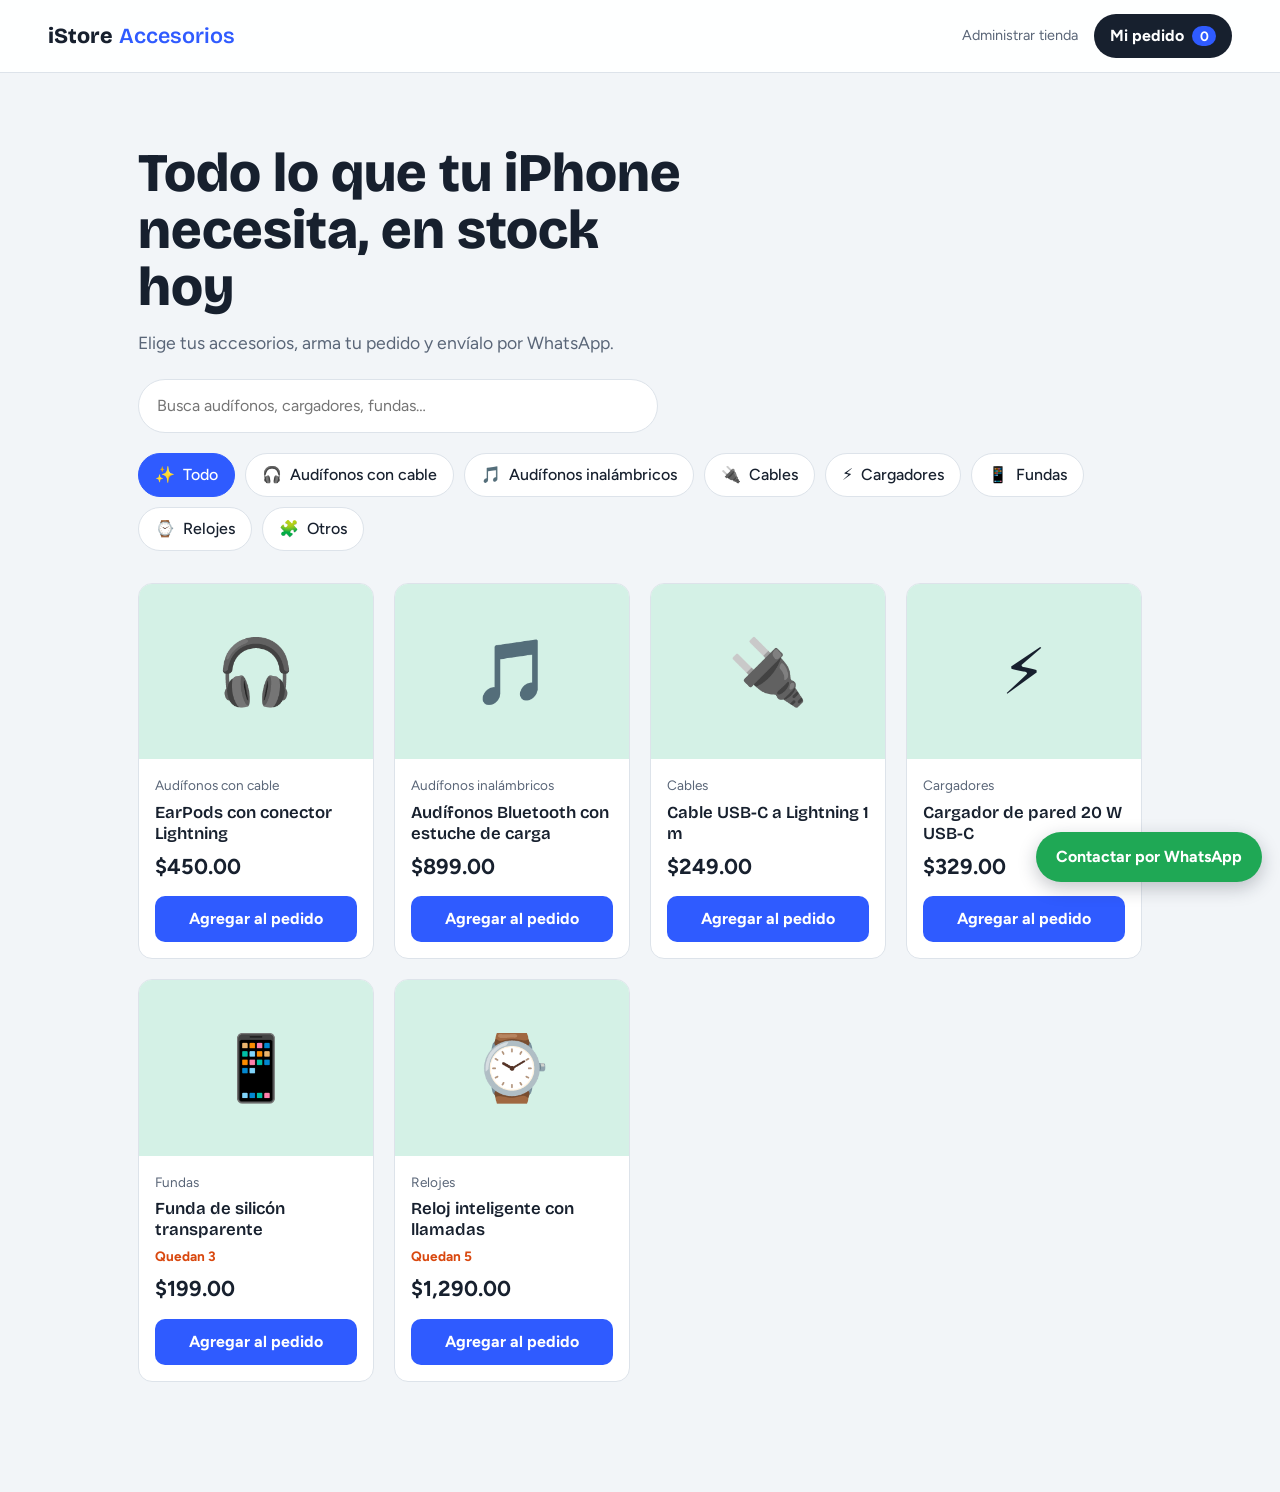
==== index.html @ e26f2f18 "Primera versión de la tienda" ====
<!DOCTYPE html>
<html lang="es">
<head>
  <meta charset="UTF-8">
  <meta name="viewport" content="width=device-width, initial-scale=1">
  <title>iStore Accesorios | Accesorios para iPhone</title>
  <link rel="preconnect" href="https://fonts.googleapis.com">
  <link rel="preconnect" href="https://fonts.gstatic.com" crossorigin>
  <link href="https://fonts.googleapis.com/css2?family=Bricolage+Grotesque:wght@600;800&family=Figtree:wght@400;500;700&display=swap" rel="stylesheet">
  <link rel="stylesheet" href="css/styles.css">
</head>
<body>
  <header class="barra">
    <a class="marca" href="index.html">iStore<span>Accesorios</span></a>
    <div class="barra-acciones">
      <a class="enlace-admin" href="admin.html">Administrar tienda</a>
      <button id="btnCarrito" class="btn-carrito" aria-label="Abrir pedido">
        Mi pedido <span id="contadorCarrito" class="contador">0</span>
      </button>
    </div>
  </header>

  <main>
    <section class="portada">
      <h1>Todo lo que tu iPhone necesita, en stock hoy</h1>
      <p>Elige tus accesorios, arma tu pedido y envíalo por WhatsApp.</p>
      <div class="buscador">
        <input id="buscador" type="search" placeholder="Busca audífonos, cargadores, fundas…" aria-label="Buscar productos">
      </div>
      <div id="categorias" class="chips" aria-label="Categorías"></div>
    </section>

    <section class="catalogo">
      <div id="productos" class="rejilla"></div>
    </section>
  </main>

  <!-- Panel del pedido -->
  <div id="velo" class="velo"></div>
  <aside id="panelCarrito" class="panel" aria-hidden="true">
    <div class="panel-cabecera">
      <h2>Mi pedido</h2>
      <button id="cerrarCarrito" class="btn-icono" aria-label="Cerrar">✕</button>
    </div>
    <div id="itemsCarrito" class="items"></div>
    <div class="panel-pie">
      <div class="total"><span>Total</span><strong id="totalCarrito">$0.00</strong></div>
      <label for="nombreCliente">Tu nombre</label>
      <input id="nombreCliente" type="text" placeholder="Ej. Ana López" autocomplete="name">
      <button id="btnEnviar" class="btn-wa">Pedir por WhatsApp</button>
    </div>
  </aside>

  <a id="btnWhatsapp" class="wa-flotante" target="_blank" rel="noopener">Contactar por WhatsApp</a>

  <script src="js/data.js"></script>
  <script src="js/catalogo.js"></script>
</body>
</html>
---- css/styles.css ----
:root {
  --fondo: #f2f5f8;
  --superficie: #ffffff;
  --tinta: #17202e;
  --tinta-suave: #5a6678;
  --linea: #dde3ea;
  --acento: #2f5bff;
  --acento-oscuro: #2146d6;
  --menta: #d4f1e6;
  --alerta: #d9480f;
  --wa: #1fa855;
  --wa-oscuro: #178a45;
  --radio: 14px;
}
* { box-sizing: border-box; margin: 0; }
body { font-family: "Figtree", system-ui, sans-serif; background: var(--fondo); color: var(--tinta); line-height: 1.5; }
h1, h2, h3, .marca { font-family: "Bricolage Grotesque", "Figtree", sans-serif; }
button, input, select { font: inherit; color: inherit; }
button { cursor: pointer; }
:focus-visible { outline: 3px solid var(--acento); outline-offset: 2px; }

/* Barra superior */
.barra { position: sticky; top: 0; z-index: 20; display: flex; justify-content: space-between; align-items: center; gap: 12px; padding: 14px clamp(16px, 4vw, 48px); background: rgba(255,255,255,.92); backdrop-filter: blur(8px); border-bottom: 1px solid var(--linea); }
.marca { font-size: 1.35rem; font-weight: 800; text-decoration: none; color: var(--tinta); }
.marca span { font-weight: 600; color: var(--acento); margin-left: 6px; }
.barra-acciones { display: flex; align-items: center; gap: 16px; }
.enlace-admin { font-size: .9rem; color: var(--tinta-suave); text-decoration: none; }
.enlace-admin:hover { color: var(--acento); }
.btn-carrito { display: flex; align-items: center; gap: 8px; border: 0; background: var(--tinta); color: #fff; padding: 10px 16px; border-radius: 999px; font-weight: 700; }
.contador { background: var(--acento); border-radius: 999px; min-width: 24px; padding: 0 7px; text-align: center; font-size: .85rem; }

/* Portada */
.portada { padding: clamp(32px, 6vw, 72px) clamp(16px, 4vw, 48px) 24px; max-width: 1100px; margin: 0 auto; }
.portada h1 { font-size: clamp(2rem, 5vw, 3.4rem); line-height: 1.05; font-weight: 800; max-width: 16ch; }
.portada p { margin: 14px 0 22px; color: var(--tinta-suave); font-size: 1.1rem; max-width: 52ch; }
.buscador input { width: 100%; max-width: 520px; padding: 14px 18px; border: 1.5px solid var(--linea); border-radius: 999px; background: var(--superficie); }
.chips { display: flex; flex-wrap: wrap; gap: 10px; margin-top: 20px; }
.chip { display: flex; align-items: center; gap: 8px; padding: 9px 16px; border: 1.5px solid var(--linea); border-radius: 999px; background: var(--superficie); font-weight: 500; }
.chip:hover { border-color: var(--acento); }
.chip.activo { background: var(--acento); border-color: var(--acento); color: #fff; }

/* Catálogo */
.catalogo { max-width: 1100px; margin: 0 auto; padding: 8px clamp(16px, 4vw, 48px) 110px; }
.rejilla { display: grid; grid-template-columns: repeat(auto-fill, minmax(230px, 1fr)); gap: 20px; }
.tarjeta { background: var(--superficie); border-radius: var(--radio); overflow: hidden; border: 1px solid var(--linea); display: flex; flex-direction: column; }
.tarjeta-img { aspect-ratio: 4 / 3; background: var(--menta); display: grid; place-items: center; font-size: 4rem; }
.tarjeta-img img { width: 100%; height: 100%; object-fit: cover; }
.tarjeta-cuerpo { padding: 16px; display: flex; flex-direction: column; gap: 6px; flex: 1; }
.tarjeta h3 { font-size: 1.05rem; font-weight: 600; line-height: 1.25; }
.categoria { font-size: .85rem; color: var(--tinta-suave); }
.precio { font-size: 1.35rem; font-weight: 700; margin-top: auto; }
.pocas { font-size: .85rem; color: var(--alerta); font-weight: 700; }
.btn-agregar { margin-top: 8px; border: 0; background: var(--acento); color: #fff; padding: 11px; border-radius: 10px; font-weight: 700; }
.btn-agregar:hover { background: var(--acento-oscuro); }
.vacio { grid-column: 1 / -1; text-align: center; padding: 48px 16px; color: var(--tinta-suave); }

/* Panel de pedido */
.velo { position: fixed; inset: 0; background: rgba(23,32,46,.45); opacity: 0; pointer-events: none; transition: opacity .2s; z-index: 30; }
.velo.visible { opacity: 1; pointer-events: auto; }
.panel { position: fixed; top: 0; right: 0; height: 100%; width: min(420px, 100%); background: var(--superficie); z-index: 40; display: flex; flex-direction: column; transform: translateX(100%); transition: transform .25s; }
.panel.abierto { transform: none; }
.panel-cabecera { display: flex; justify-content: space-between; align-items: center; padding: 18px 20px; border-bottom: 1px solid var(--linea); }
.btn-icono { border: 0; background: transparent; font-size: 1.2rem; padding: 6px 10px; }
.items { flex: 1; overflow-y: auto; padding: 8px 20px; }
.item { display: grid; grid-template-columns: 1fr auto; gap: 4px 12px; padding: 14px 0; border-bottom: 1px solid var(--linea); }
.item-nombre { font-weight: 600; }
.item-precio { font-weight: 700; }
.cantidad { display: flex; align-items: center; gap: 10px; }
.cantidad button { width: 30px; height: 30px; border-radius: 50%; border: 1.5px solid var(--linea); background: #fff; }
.item-quitar { border: 0; background: none; color: var(--alerta); font-size: .85rem; text-align: right; }
.panel-pie { padding: 18px 20px 22px; border-top: 1px solid var(--linea); display: grid; gap: 10px; }
.total { display: flex; justify-content: space-between; font-size: 1.2rem; }
.panel-pie label { font-size: .9rem; color: var(--tinta-suave); }
.panel-pie input { padding: 12px 14px; border: 1.5px solid var(--linea); border-radius: 10px; }
.btn-wa { border: 0; background: var(--wa); color: #fff; padding: 14px; border-radius: 10px; font-weight: 700; font-size: 1rem; }
.btn-wa:hover { background: var(--wa-oscuro); }
.btn-wa:disabled { opacity: .5; cursor: not-allowed; }

/* WhatsApp flotante y aviso */
.wa-flotante { position: fixed; right: 18px; bottom: 18px; z-index: 15; background: var(--wa); color: #fff; text-decoration: none; font-weight: 700; padding: 13px 20px; border-radius: 999px; box-shadow: 0 6px 18px rgba(23,32,46,.25); }
.wa-flotante:hover { background: var(--wa-oscuro); }
#aviso { position: fixed; left: 50%; bottom: 80px; transform: translate(-50%, 20px); background: var(--tinta); color: #fff; padding: 12px 20px; border-radius: 10px; opacity: 0; transition: .25s; z-index: 60; pointer-events: none; }
#aviso.visible { opacity: 1; transform: translate(-50%, 0); }

@media (prefers-reduced-motion: reduce) { * { transition: none !important; } }
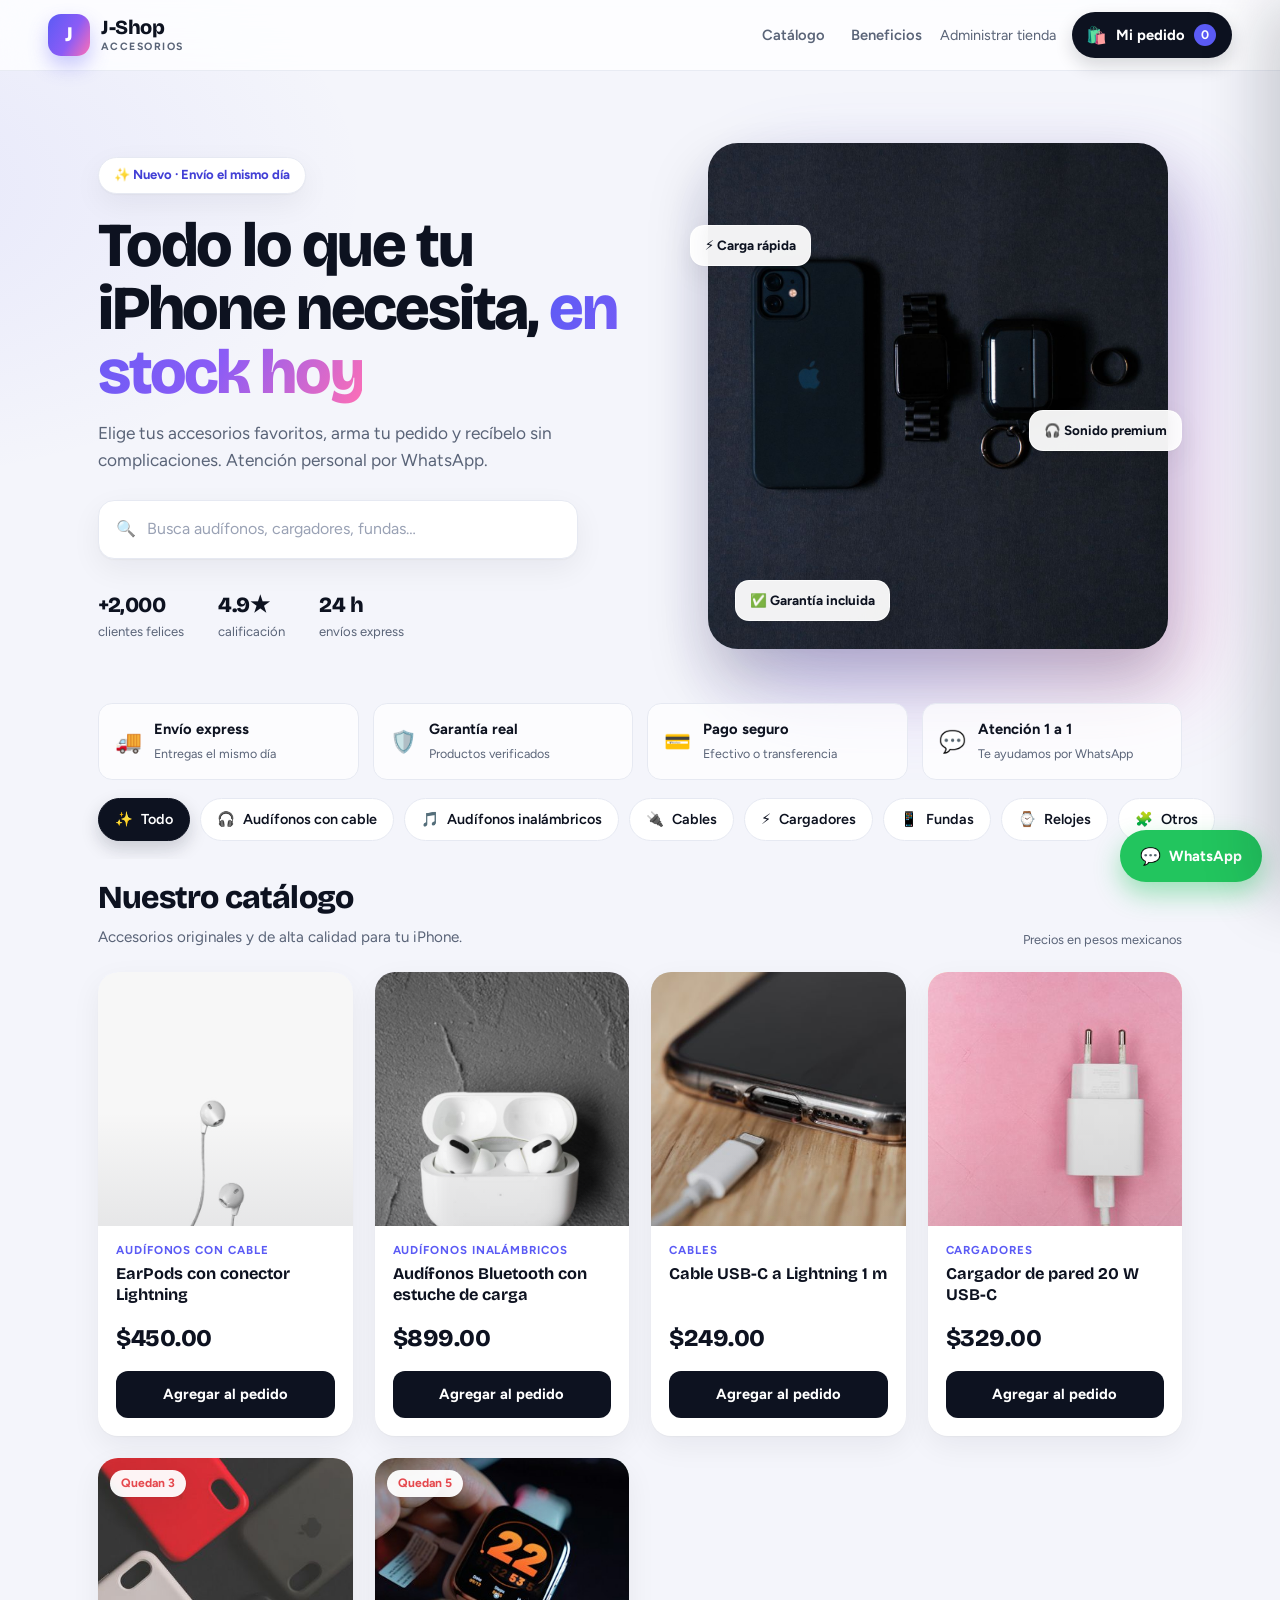
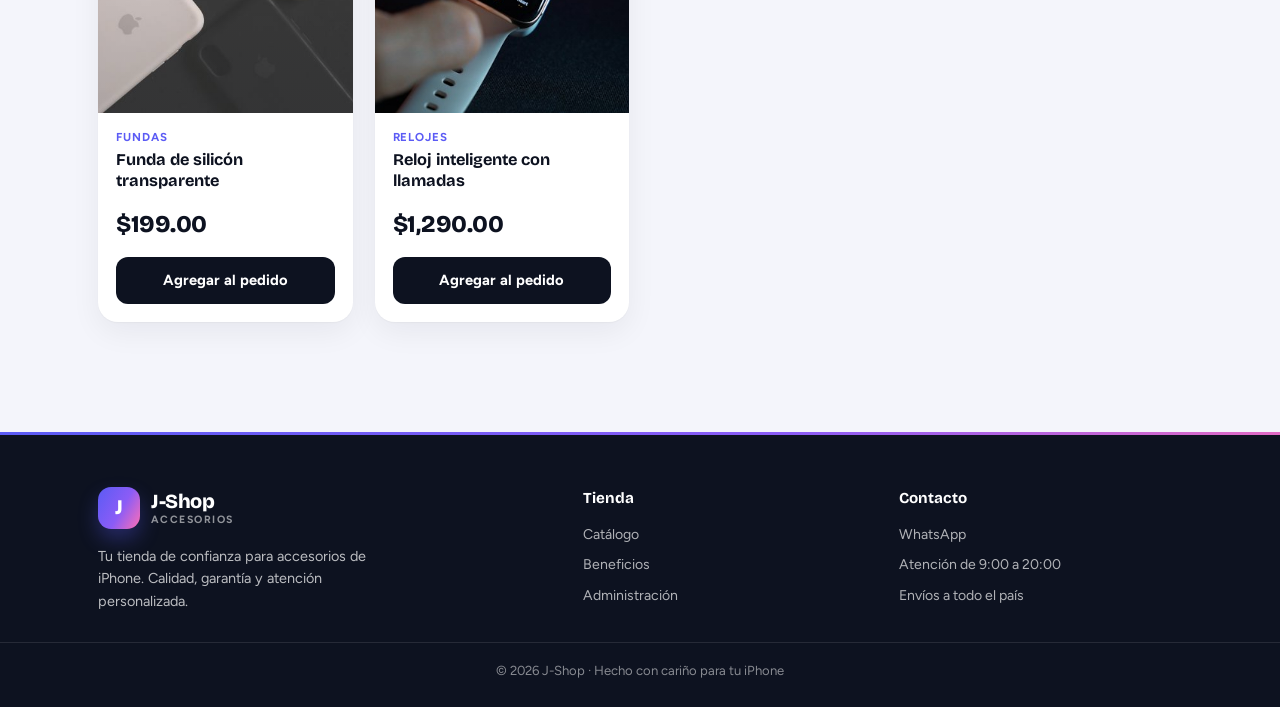
==== commit 2af4f106: "Rediseño moderno de J-Shop y fotos de productos" ====
--- a/index.html
+++ b/index.html
@@ -3,43 +3,111 @@
 <head>
   <meta charset="UTF-8">
   <meta name="viewport" content="width=device-width, initial-scale=1">
-  <title>iStore Accesorios | Accesorios para iPhone</title>
+  <title>J-Shop | Accesorios para iPhone</title>
+  <meta name="description" content="J-Shop: accesorios para iPhone con envío rápido. Audífonos, cargadores, cables, fundas y relojes. Arma tu pedido y envíalo por WhatsApp.">
   <link rel="preconnect" href="https://fonts.googleapis.com">
   <link rel="preconnect" href="https://fonts.gstatic.com" crossorigin>
-  <link href="https://fonts.googleapis.com/css2?family=Bricolage+Grotesque:wght@600;800&family=Figtree:wght@400;500;700&display=swap" rel="stylesheet">
+  <link href="https://fonts.googleapis.com/css2?family=Bricolage+Grotesque:wght@600;700;800&family=Figtree:wght@400;500;600;700&display=swap" rel="stylesheet">
   <link rel="stylesheet" href="css/styles.css">
 </head>
 <body>
   <header class="barra">
-    <a class="marca" href="index.html">iStore<span>Accesorios</span></a>
+    <a class="marca" href="index.html" aria-label="J-Shop inicio">
+      <span class="marca-icono">J</span>
+      <span class="marca-texto">J-Shop<small>Accesorios</small></span>
+    </a>
+    <nav class="barra-nav" aria-label="Navegación principal">
+      <a href="#catalogo">Catálogo</a>
+      <a href="#beneficios">Beneficios</a>
+    </nav>
     <div class="barra-acciones">
       <a class="enlace-admin" href="admin.html">Administrar tienda</a>
       <button id="btnCarrito" class="btn-carrito" aria-label="Abrir pedido">
-        Mi pedido <span id="contadorCarrito" class="contador">0</span>
+        <span class="carrito-icono" aria-hidden="true">🛍️</span>
+        <span class="carrito-texto">Mi pedido</span>
+        <span id="contadorCarrito" class="contador">0</span>
       </button>
     </div>
   </header>
 
   <main>
     <section class="portada">
-      <h1>Todo lo que tu iPhone necesita, en stock hoy</h1>
-      <p>Elige tus accesorios, arma tu pedido y envíalo por WhatsApp.</p>
-      <div class="buscador">
-        <input id="buscador" type="search" placeholder="Busca audífonos, cargadores, fundas…" aria-label="Buscar productos">
+      <div class="portada-texto">
+        <span class="pildora">✨ Nuevo · Envío el mismo día</span>
+        <h1>Todo lo que tu iPhone necesita, <span class="grad">en stock hoy</span></h1>
+        <p>Elige tus accesorios favoritos, arma tu pedido y recíbelo sin complicaciones. Atención personal por WhatsApp.</p>
+        <div class="buscador">
+          <span class="buscador-icono" aria-hidden="true">🔍</span>
+          <input id="buscador" type="search" placeholder="Busca audífonos, cargadores, fundas…" aria-label="Buscar productos">
+        </div>
+        <div class="portada-datos">
+          <div><strong>+2,000</strong><span>clientes felices</span></div>
+          <div><strong>4.9★</strong><span>calificación</span></div>
+          <div><strong>24 h</strong><span>envíos express</span></div>
+        </div>
       </div>
-      <div id="categorias" class="chips" aria-label="Categorías"></div>
+      <div class="portada-visual">
+        <div class="portada-glow" aria-hidden="true"></div>
+        <img src="img/hero.jpg" alt="iPhone con accesorios: audífonos, reloj y cargador" class="portada-img">
+        <span class="etiqueta-flota a">⚡ Carga rápida</span>
+        <span class="etiqueta-flota b">🎧 Sonido premium</span>
+        <span class="etiqueta-flota c">✅ Garantía incluida</span>
+      </div>
     </section>
 
-    <section class="catalogo">
+    <section id="beneficios" class="beneficios" aria-label="Beneficios de comprar en J-Shop">
+      <div class="beneficio"><span class="beneficio-icono">🚚</span><div><strong>Envío express</strong><small>Entregas el mismo día</small></div></div>
+      <div class="beneficio"><span class="beneficio-icono">🛡️</span><div><strong>Garantía real</strong><small>Productos verificados</small></div></div>
+      <div class="beneficio"><span class="beneficio-icono">💳</span><div><strong>Pago seguro</strong><small>Efectivo o transferencia</small></div></div>
+      <div class="beneficio"><span class="beneficio-icono">💬</span><div><strong>Atención 1 a 1</strong><small>Te ayudamos por WhatsApp</small></div></div>
+    </section>
+
+    <div class="chips-zona">
+      <div id="categorias" class="chips" aria-label="Categorías"></div>
+    </div>
+
+    <section id="catalogo" class="catalogo">
+      <div class="catalogo-cabecera">
+        <div>
+          <h2>Nuestro catálogo</h2>
+          <p>Accesorios originales y de alta calidad para tu iPhone.</p>
+        </div>
+        <span class="catalogo-nota">Precios en pesos mexicanos</span>
+      </div>
       <div id="productos" class="rejilla"></div>
     </section>
   </main>
 
+  <footer class="pie">
+    <div class="pie-grid">
+      <div class="pie-marca">
+        <a class="marca" href="index.html"><span class="marca-icono">J</span><span class="marca-texto">J-Shop<small>Accesorios</small></span></a>
+        <p>Tu tienda de confianza para accesorios de iPhone. Calidad, garantía y atención personalizada.</p>
+      </div>
+      <div class="pie-col">
+        <h3>Tienda</h3>
+        <a href="#catalogo">Catálogo</a>
+        <a href="#beneficios">Beneficios</a>
+        <a href="admin.html">Administración</a>
+      </div>
+      <div class="pie-col">
+        <h3>Contacto</h3>
+        <a href="#" id="pieWhatsapp">WhatsApp</a>
+        <span>Atención de 9:00 a 20:00</span>
+        <span>Envíos a todo el país</span>
+      </div>
+    </div>
+    <div class="pie-base">© <span id="anio"></span> J-Shop · Hecho con cariño para tu iPhone</div>
+  </footer>
+
   <!-- Panel del pedido -->
   <div id="velo" class="velo"></div>
-  <aside id="panelCarrito" class="panel" aria-hidden="true">
+  <aside id="panelCarrito" class="panel" aria-hidden="true" aria-label="Mi pedido">
     <div class="panel-cabecera">
-      <h2>Mi pedido</h2>
+      <div>
+        <h2>Mi pedido</h2>
+        <span id="panelResumen" class="panel-resumen">0 productos</span>
+      </div>
       <button id="cerrarCarrito" class="btn-icono" aria-label="Cerrar">✕</button>
     </div>
     <div id="itemsCarrito" class="items"></div>
@@ -47,11 +115,14 @@
       <div class="total"><span>Total</span><strong id="totalCarrito">$0.00</strong></div>
       <label for="nombreCliente">Tu nombre</label>
       <input id="nombreCliente" type="text" placeholder="Ej. Ana López" autocomplete="name">
-      <button id="btnEnviar" class="btn-wa">Pedir por WhatsApp</button>
+      <button id="btnEnviar" class="btn-wa"><span aria-hidden="true">💬</span> Pedir por WhatsApp</button>
     </div>
   </aside>
 
-  <a id="btnWhatsapp" class="wa-flotante" target="_blank" rel="noopener">Contactar por WhatsApp</a>
+  <a id="btnWhatsapp" class="wa-flotante" target="_blank" rel="noopener" aria-label="Contactar por WhatsApp">
+    <span class="wa-icono" aria-hidden="true">💬</span>
+    <span class="wa-texto">WhatsApp</span>
+  </a>
 
   <script src="js/data.js"></script>
   <script src="js/catalogo.js"></script>
--- a/css/styles.css
+++ b/css/styles.css
@@ -1,85 +1,330 @@
 :root {
-  --fondo: #f2f5f8;
+  --fondo: #f4f5fb;
   --superficie: #ffffff;
-  --tinta: #17202e;
-  --tinta-suave: #5a6678;
-  --linea: #dde3ea;
-  --acento: #2f5bff;
-  --acento-oscuro: #2146d6;
-  --menta: #d4f1e6;
-  --alerta: #d9480f;
-  --wa: #1fa855;
-  --wa-oscuro: #178a45;
-  --radio: 14px;
+  --tinta: #0d1220;
+  --tinta-suave: #5a6478;
+  --linea: #e6e9f2;
+  --acento: #5b5bf5;
+  --acento-2: #8b5cf6;
+  --acento-3: #ff6fb5;
+  --acento-oscuro: #4340d6;
+  --acento-claro: #eef0ff;
+  --alerta: #e5484d;
+  --wa: #22c55e;
+  --wa-oscuro: #16a34a;
+  --menta: #d8f3e4;
+  --radio: 20px;
+  --radio-sm: 14px;
+  --degradado: linear-gradient(120deg, var(--acento), var(--acento-2) 55%, var(--acento-3));
+  --sombra: 0 1px 2px rgba(13, 18, 32, .04), 0 10px 30px rgba(13, 18, 32, .06);
+  --sombra-hover: 0 24px 48px rgba(13, 18, 32, .13);
 }
 * { box-sizing: border-box; margin: 0; }
-body { font-family: "Figtree", system-ui, sans-serif; background: var(--fondo); color: var(--tinta); line-height: 1.5; }
+html { scroll-behavior: smooth; scroll-padding-top: 90px; }
+body {
+  font-family: "Figtree", system-ui, sans-serif;
+  background:
+    radial-gradient(1100px 560px at 100% -12%, rgba(139, 92, 246, .12), transparent 60%),
+    radial-gradient(900px 520px at -12% 8%, rgba(91, 91, 245, .09), transparent 58%),
+    var(--fondo);
+  color: var(--tinta);
+  line-height: 1.55;
+  -webkit-font-smoothing: antialiased;
+}
 h1, h2, h3, .marca { font-family: "Bricolage Grotesque", "Figtree", sans-serif; }
 button, input, select { font: inherit; color: inherit; }
 button { cursor: pointer; }
+img { max-width: 100%; }
 :focus-visible { outline: 3px solid var(--acento); outline-offset: 2px; }
 
-/* Barra superior */
-.barra { position: sticky; top: 0; z-index: 20; display: flex; justify-content: space-between; align-items: center; gap: 12px; padding: 14px clamp(16px, 4vw, 48px); background: rgba(255,255,255,.92); backdrop-filter: blur(8px); border-bottom: 1px solid var(--linea); }
-.marca { font-size: 1.35rem; font-weight: 800; text-decoration: none; color: var(--tinta); }
-.marca span { font-weight: 600; color: var(--acento); margin-left: 6px; }
+/* ===== Barra superior ===== */
+.barra {
+  position: sticky; top: 0; z-index: 20;
+  display: flex; justify-content: space-between; align-items: center; gap: 18px;
+  padding: 12px clamp(16px, 4vw, 48px);
+  background: rgba(255, 255, 255, .78);
+  backdrop-filter: blur(16px) saturate(160%);
+  border-bottom: 1px solid rgba(230, 233, 242, .9);
+}
+.marca { display: flex; align-items: center; gap: 11px; text-decoration: none; color: var(--tinta); }
+.marca-icono {
+  width: 42px; height: 42px; flex: none; border-radius: 13px;
+  background: var(--degradado); color: #fff;
+  display: grid; place-items: center;
+  font-weight: 800; font-size: 1.3rem; letter-spacing: -.03em;
+  box-shadow: 0 10px 20px rgba(91, 91, 245, .32);
+}
+.marca-texto { display: flex; flex-direction: column; line-height: 1.02; font-size: 1.25rem; font-weight: 800; letter-spacing: -.02em; }
+.marca-texto small { font-family: "Figtree", sans-serif; font-size: .66rem; font-weight: 700; color: var(--tinta-suave); letter-spacing: .14em; text-transform: uppercase; margin-top: 4px; }
+.barra-nav { display: flex; align-items: center; gap: 26px; margin-left: auto; }
+.barra-nav a { font-size: .92rem; font-weight: 600; color: var(--tinta-suave); text-decoration: none; transition: color .15s; }
+.barra-nav a:hover { color: var(--acento); }
 .barra-acciones { display: flex; align-items: center; gap: 16px; }
 .enlace-admin { font-size: .9rem; color: var(--tinta-suave); text-decoration: none; }
 .enlace-admin:hover { color: var(--acento); }
-.btn-carrito { display: flex; align-items: center; gap: 8px; border: 0; background: var(--tinta); color: #fff; padding: 10px 16px; border-radius: 999px; font-weight: 700; }
-.contador { background: var(--acento); border-radius: 999px; min-width: 24px; padding: 0 7px; text-align: center; font-size: .85rem; }
-
-/* Portada */
-.portada { padding: clamp(32px, 6vw, 72px) clamp(16px, 4vw, 48px) 24px; max-width: 1100px; margin: 0 auto; }
-.portada h1 { font-size: clamp(2rem, 5vw, 3.4rem); line-height: 1.05; font-weight: 800; max-width: 16ch; }
-.portada p { margin: 14px 0 22px; color: var(--tinta-suave); font-size: 1.1rem; max-width: 52ch; }
-.buscador input { width: 100%; max-width: 520px; padding: 14px 18px; border: 1.5px solid var(--linea); border-radius: 999px; background: var(--superficie); }
-.chips { display: flex; flex-wrap: wrap; gap: 10px; margin-top: 20px; }
-.chip { display: flex; align-items: center; gap: 8px; padding: 9px 16px; border: 1.5px solid var(--linea); border-radius: 999px; background: var(--superficie); font-weight: 500; }
-.chip:hover { border-color: var(--acento); }
-.chip.activo { background: var(--acento); border-color: var(--acento); color: #fff; }
-
-/* Catálogo */
-.catalogo { max-width: 1100px; margin: 0 auto; padding: 8px clamp(16px, 4vw, 48px) 110px; }
-.rejilla { display: grid; grid-template-columns: repeat(auto-fill, minmax(230px, 1fr)); gap: 20px; }
-.tarjeta { background: var(--superficie); border-radius: var(--radio); overflow: hidden; border: 1px solid var(--linea); display: flex; flex-direction: column; }
-.tarjeta-img { aspect-ratio: 4 / 3; background: var(--menta); display: grid; place-items: center; font-size: 4rem; }
-.tarjeta-img img { width: 100%; height: 100%; object-fit: cover; }
-.tarjeta-cuerpo { padding: 16px; display: flex; flex-direction: column; gap: 6px; flex: 1; }
-.tarjeta h3 { font-size: 1.05rem; font-weight: 600; line-height: 1.25; }
-.categoria { font-size: .85rem; color: var(--tinta-suave); }
-.precio { font-size: 1.35rem; font-weight: 700; margin-top: auto; }
-.pocas { font-size: .85rem; color: var(--alerta); font-weight: 700; }
-.btn-agregar { margin-top: 8px; border: 0; background: var(--acento); color: #fff; padding: 11px; border-radius: 10px; font-weight: 700; }
-.btn-agregar:hover { background: var(--acento-oscuro); }
-.vacio { grid-column: 1 / -1; text-align: center; padding: 48px 16px; color: var(--tinta-suave); }
-
-/* Panel de pedido */
-.velo { position: fixed; inset: 0; background: rgba(23,32,46,.45); opacity: 0; pointer-events: none; transition: opacity .2s; z-index: 30; }
+.btn-carrito {
+  display: flex; align-items: center; gap: 9px;
+  border: 0; background: var(--tinta); color: #fff;
+  padding: 10px 16px 10px 14px; border-radius: 999px; font-weight: 700; font-size: .92rem;
+  box-shadow: 0 8px 18px rgba(13, 18, 32, .16);
+  transition: transform .15s, box-shadow .15s, background .15s;
+}
+.btn-carrito:hover { transform: translateY(-1px); background: var(--acento); box-shadow: 0 12px 24px rgba(91, 91, 245, .32); }
+.carrito-icono { font-size: 1.05rem; }
+.contador { background: var(--acento); color: #fff; border-radius: 999px; min-width: 22px; height: 22px; padding: 0 7px; display: inline-grid; place-items: center; text-align: center; font-size: .78rem; }
+.btn-carrito:hover .contador { background: #fff; color: var(--acento); }
+
+/* ===== Portada ===== */
+.portada {
+  max-width: 1180px; margin: 0 auto;
+  padding: clamp(32px, 6vw, 72px) clamp(16px, 4vw, 48px) 12px;
+  display: grid; grid-template-columns: 1.05fr .95fr; gap: clamp(28px, 5vw, 56px); align-items: center;
+}
+.pildora {
+  display: inline-flex; align-items: center; gap: 8px;
+  background: var(--superficie); color: var(--acento-oscuro);
+  border: 1px solid var(--linea); border-radius: 999px;
+  padding: 7px 15px; font-size: .82rem; font-weight: 700;
+  box-shadow: var(--sombra);
+}
+.portada h1 {
+  font-size: clamp(2.3rem, 5vw, 3.9rem); line-height: 1.02; font-weight: 800;
+  letter-spacing: -.035em; margin: 20px 0 16px; max-width: 15ch;
+}
+.grad { background: var(--degradado); -webkit-background-clip: text; background-clip: text; color: transparent; }
+.portada p { color: var(--tinta-suave); font-size: 1.08rem; max-width: 46ch; margin-bottom: 26px; }
+.buscador { position: relative; max-width: 480px; }
+.buscador-icono { position: absolute; left: 18px; top: 50%; transform: translateY(-50%); font-size: 1rem; opacity: .7; pointer-events: none; }
+.buscador input {
+  width: 100%; padding: 16px 20px 16px 48px;
+  border: 1.5px solid var(--linea); border-radius: 16px; background: var(--superficie);
+  box-shadow: var(--sombra); transition: border-color .15s, box-shadow .15s;
+}
+.buscador input::placeholder { color: #9aa2b5; }
+.buscador input:focus { border-color: var(--acento); outline: none; box-shadow: 0 0 0 4px rgba(91, 91, 245, .12), var(--sombra); }
+.portada-datos { display: flex; gap: clamp(18px, 4vw, 34px); margin-top: 30px; }
+.portada-datos div { display: flex; flex-direction: column; }
+.portada-datos strong { font-family: "Bricolage Grotesque", sans-serif; font-size: 1.35rem; font-weight: 800; letter-spacing: -.02em; }
+.portada-datos span { font-size: .82rem; color: var(--tinta-suave); }
+
+/* Visual de portada */
+.portada-visual { position: relative; justify-self: center; width: 100%; max-width: 460px; }
+.portada-glow { position: absolute; inset: 8% -6% -6% 8%; background: var(--degradado); filter: blur(46px); opacity: .28; border-radius: 40px; }
+.portada-img {
+  position: relative; width: 100%; aspect-ratio: 4 / 4.4; object-fit: cover;
+  border-radius: 30px; box-shadow: 0 30px 60px rgba(13, 18, 32, .22);
+  animation: flotar 7s ease-in-out infinite;
+}
+.etiqueta-flota {
+  position: absolute; background: rgba(255, 255, 255, .94); backdrop-filter: blur(8px);
+  border-radius: 14px; padding: 9px 14px; font-weight: 700; font-size: .84rem;
+  box-shadow: var(--sombra); white-space: nowrap; border: 1px solid rgba(255, 255, 255, .7);
+}
+.etiqueta-flota.a { left: -18px; top: 16%; animation: flotar 6s ease-in-out infinite; }
+.etiqueta-flota.b { right: -14px; top: 52%; animation: flotar 7s ease-in-out infinite .6s; }
+.etiqueta-flota.c { left: 6%; bottom: 7%; animation: flotar 6.5s ease-in-out infinite .3s; }
+
+/* ===== Beneficios ===== */
+.beneficios {
+  max-width: 1180px; margin: 34px auto 0; padding: 0 clamp(16px, 4vw, 48px);
+  display: grid; grid-template-columns: repeat(4, 1fr); gap: 14px;
+}
+.beneficio {
+  display: flex; align-items: center; gap: 12px;
+  background: rgba(255, 255, 255, .72); border: 1px solid var(--linea);
+  border-radius: var(--radio-sm); padding: 14px 16px;
+}
+.beneficio-icono { font-size: 1.35rem; }
+.beneficio strong { display: block; font-size: .92rem; }
+.beneficio small { color: var(--tinta-suave); font-size: .78rem; }
+
+/* ===== Categorías ===== */
+.chips-zona { position: sticky; top: 67px; z-index: 10; background: rgba(244, 245, 251, .86); backdrop-filter: blur(10px); }
+.chips {
+  max-width: 1180px; margin: 0 auto; display: flex; gap: 10px;
+  padding: 18px clamp(16px, 4vw, 48px); overflow-x: auto; scrollbar-width: none;
+}
+.chips::-webkit-scrollbar { display: none; }
+.chip {
+  flex: none; display: flex; align-items: center; gap: 8px;
+  padding: 9px 16px; border: 1.5px solid var(--linea); border-radius: 999px;
+  background: var(--superficie); font-weight: 600; font-size: .9rem;
+  transition: border-color .15s, transform .15s, background .15s, color .15s;
+}
+.chip:hover { border-color: var(--acento); transform: translateY(-1px); }
+.chip.activo { background: var(--tinta); border-color: var(--tinta); color: #fff; box-shadow: 0 8px 18px rgba(13, 18, 32, .18); }
+
+/* ===== Catálogo ===== */
+.catalogo { max-width: 1180px; margin: 0 auto; padding: 14px clamp(16px, 4vw, 48px) 90px; }
+.catalogo-cabecera { display: flex; justify-content: space-between; align-items: flex-end; gap: 16px; margin-bottom: 22px; }
+.catalogo-cabecera h2 { font-size: clamp(1.5rem, 3vw, 2rem); font-weight: 800; letter-spacing: -.025em; }
+.catalogo-cabecera p { color: var(--tinta-suave); font-size: .95rem; margin-top: 4px; }
+.catalogo-nota { font-size: .8rem; color: var(--tinta-suave); white-space: nowrap; }
+.rejilla { display: grid; grid-template-columns: repeat(auto-fill, minmax(240px, 1fr)); gap: 22px; }
+.tarjeta {
+  background: var(--superficie); border-radius: var(--radio); overflow: hidden;
+  box-shadow: var(--sombra); display: flex; flex-direction: column;
+  transition: transform .22s, box-shadow .22s;
+  animation: subir .45s ease both;
+}
+.tarjeta:hover { transform: translateY(-6px); box-shadow: var(--sombra-hover); }
+.tarjeta-img {
+  position: relative; aspect-ratio: 1 / 1; display: grid; place-items: center;
+  font-size: 4.6rem; background: #ececf3; overflow: hidden;
+}
+.tarjeta-img::after {
+  content: ""; position: absolute; inset: 0; pointer-events: none; z-index: 2;
+  background: linear-gradient(180deg, transparent 55%, rgba(13, 18, 32, .07));
+}
+.img-fallback { position: absolute; inset: 0; z-index: 0; display: grid; place-items: center; font-size: 4.4rem; opacity: .9; }
+.tarjeta-img img { position: relative; z-index: 1; width: 100%; height: 100%; object-fit: cover; transition: transform .5s ease; }
+.tarjeta:hover .tarjeta-img img { transform: scale(1.07); }
+.cat-audifonos-cable { background: #e3e8ff; } .cat-audifonos-inalambricos { background: #efe6ff; }
+.cat-cables { background: #dcf1fb; } .cat-cargadores { background: #fff0c9; }
+.cat-fundas { background: #ffe3e6; } .cat-relojes { background: #d8f3e4; }
+.cat-otros { background: #eef0f6; }
+.tarjeta-cuerpo { padding: 16px 18px 18px; display: flex; flex-direction: column; gap: 4px; flex: 1; }
+.categoria { font-size: .72rem; font-weight: 700; letter-spacing: .08em; text-transform: uppercase; color: var(--acento); }
+.tarjeta h3 { font-size: 1.02rem; font-weight: 700; line-height: 1.28; }
+.precio { font-family: "Bricolage Grotesque", sans-serif; font-size: 1.5rem; font-weight: 800; margin-top: auto; padding-top: 10px; letter-spacing: -.02em; }
+.pocas {
+  position: absolute; top: 12px; left: 12px; z-index: 3;
+  background: rgba(255, 255, 255, .95); color: var(--alerta);
+  font-size: .76rem; font-weight: 700; padding: 4px 11px; border-radius: 999px;
+  box-shadow: var(--sombra);
+}
+.btn-agregar {
+  margin-top: 10px; border: 0; background: var(--tinta); color: #fff;
+  padding: 12px; border-radius: 12px; font-weight: 700; font-size: .92rem;
+  transition: background .18s, transform .15s, box-shadow .18s;
+}
+.btn-agregar:hover { background: var(--degradado); transform: translateY(-1px); box-shadow: 0 10px 20px rgba(91, 91, 245, .3); }
+.vacio { grid-column: 1 / -1; text-align: center; padding: 56px 16px; color: var(--tinta-suave); }
+
+/* ===== Footer ===== */
+.pie { background: var(--tinta); color: rgba(255, 255, 255, .72); margin-top: 20px; border-top: 3px solid transparent; border-image: var(--degradado) 1; }
+.pie-grid {
+  max-width: 1180px; margin: 0 auto; padding: clamp(32px, 5vw, 52px) clamp(16px, 4vw, 48px) 30px;
+  display: grid; grid-template-columns: 1.6fr 1fr 1fr; gap: 32px;
+}
+.pie .marca-texto { color: #fff; }
+.pie .marca-texto small { color: rgba(255, 255, 255, .55); }
+.pie-marca p { font-size: .9rem; max-width: 34ch; margin-top: 16px; }
+.pie-col { display: flex; flex-direction: column; gap: 9px; }
+.pie-col h3 { color: #fff; font-size: .95rem; margin-bottom: 4px; }
+.pie-col a, .pie-col span { color: rgba(255, 255, 255, .68); font-size: .88rem; text-decoration: none; }
+.pie-col a:hover { color: #fff; }
+.pie-base { text-align: center; padding: 18px 16px 26px; font-size: .82rem; color: rgba(255, 255, 255, .5); border-top: 1px solid rgba(255, 255, 255, .1); }
+
+/* ===== Panel de pedido ===== */
+.velo { position: fixed; inset: 0; background: rgba(13, 18, 32, .55); backdrop-filter: blur(2px); opacity: 0; pointer-events: none; transition: opacity .2s; z-index: 30; }
 .velo.visible { opacity: 1; pointer-events: auto; }
-.panel { position: fixed; top: 0; right: 0; height: 100%; width: min(420px, 100%); background: var(--superficie); z-index: 40; display: flex; flex-direction: column; transform: translateX(100%); transition: transform .25s; }
+.panel {
+  position: fixed; top: 0; right: 0; height: 100%; width: min(440px, 100%);
+  background: var(--superficie); z-index: 40; display: flex; flex-direction: column;
+  transform: translateX(100%); transition: transform .28s cubic-bezier(.4, 0, .2, 1);
+  border-radius: 24px 0 0 24px; box-shadow: -20px 0 60px rgba(13, 18, 32, .18);
+}
 .panel.abierto { transform: none; }
-.panel-cabecera { display: flex; justify-content: space-between; align-items: center; padding: 18px 20px; border-bottom: 1px solid var(--linea); }
-.btn-icono { border: 0; background: transparent; font-size: 1.2rem; padding: 6px 10px; }
-.items { flex: 1; overflow-y: auto; padding: 8px 20px; }
-.item { display: grid; grid-template-columns: 1fr auto; gap: 4px 12px; padding: 14px 0; border-bottom: 1px solid var(--linea); }
-.item-nombre { font-weight: 600; }
-.item-precio { font-weight: 700; }
+.panel-cabecera { display: flex; justify-content: space-between; align-items: center; padding: 22px 24px; border-bottom: 1px solid var(--linea); }
+.panel-cabecera h2 { font-size: 1.3rem; letter-spacing: -.02em; }
+.panel-resumen { font-size: .82rem; color: var(--tinta-suave); }
+.btn-icono { border: 0; background: var(--fondo); border-radius: 50%; width: 38px; height: 38px; font-size: 1rem; transition: background .15s; }
+.btn-icono:hover { background: var(--acento-claro); color: var(--acento); }
+.items { flex: 1; overflow-y: auto; padding: 6px 24px; }
+.item { display: grid; grid-template-columns: 58px 1fr auto; gap: 12px; align-items: center; padding: 16px 0; border-bottom: 1px solid var(--linea); }
+.item-img { width: 58px; height: 58px; border-radius: 13px; object-fit: cover; background: #eef0f6; }
+.item-img-icono { display: grid; place-items: center; font-size: 1.5rem; }
+.item-info { display: flex; flex-direction: column; gap: 5px; min-width: 0; }
+.item-nombre { font-weight: 600; font-size: .92rem; line-height: 1.25; }
+.item-precio { font-weight: 700; font-size: .86rem; color: var(--tinta-suave); }
 .cantidad { display: flex; align-items: center; gap: 10px; }
-.cantidad button { width: 30px; height: 30px; border-radius: 50%; border: 1.5px solid var(--linea); background: #fff; }
-.item-quitar { border: 0; background: none; color: var(--alerta); font-size: .85rem; text-align: right; }
-.panel-pie { padding: 18px 20px 22px; border-top: 1px solid var(--linea); display: grid; gap: 10px; }
-.total { display: flex; justify-content: space-between; font-size: 1.2rem; }
-.panel-pie label { font-size: .9rem; color: var(--tinta-suave); }
-.panel-pie input { padding: 12px 14px; border: 1.5px solid var(--linea); border-radius: 10px; }
-.btn-wa { border: 0; background: var(--wa); color: #fff; padding: 14px; border-radius: 10px; font-weight: 700; font-size: 1rem; }
-.btn-wa:hover { background: var(--wa-oscuro); }
-.btn-wa:disabled { opacity: .5; cursor: not-allowed; }
-
-/* WhatsApp flotante y aviso */
-.wa-flotante { position: fixed; right: 18px; bottom: 18px; z-index: 15; background: var(--wa); color: #fff; text-decoration: none; font-weight: 700; padding: 13px 20px; border-radius: 999px; box-shadow: 0 6px 18px rgba(23,32,46,.25); }
-.wa-flotante:hover { background: var(--wa-oscuro); }
-#aviso { position: fixed; left: 50%; bottom: 80px; transform: translate(-50%, 20px); background: var(--tinta); color: #fff; padding: 12px 20px; border-radius: 10px; opacity: 0; transition: .25s; z-index: 60; pointer-events: none; }
+.cantidad button { width: 28px; height: 28px; border-radius: 50%; border: 1.5px solid var(--linea); background: #fff; font-weight: 700; transition: .15s; }
+.cantidad button:hover { border-color: var(--acento); color: var(--acento); }
+.cantidad span { font-weight: 700; font-size: .9rem; min-width: 16px; text-align: center; }
+.item-quitar { border: 0; background: none; color: #9aa2b5; font-size: 1rem; padding: 6px; border-radius: 8px; transition: .15s; }
+.item-quitar:hover { color: var(--alerta); background: #ffeced; }
+.panel-pie { padding: 18px 24px 24px; border-top: 1px solid var(--linea); display: grid; gap: 10px; background: var(--fondo); border-radius: 0 0 0 24px; }
+.total { display: flex; justify-content: space-between; align-items: baseline; font-size: 1.05rem; }
+.total strong { font-family: "Bricolage Grotesque", sans-serif; font-size: 1.9rem; letter-spacing: -.02em; }
+.panel-pie label { font-size: .88rem; color: var(--tinta-suave); }
+.panel-pie input { padding: 13px 15px; border: 1.5px solid var(--linea); border-radius: 12px; background: #fff; transition: border-color .15s, box-shadow .15s; }
+.panel-pie input:focus { border-color: var(--acento); outline: none; box-shadow: 0 0 0 4px rgba(91, 91, 245, .12); }
+.btn-wa {
+  display: flex; align-items: center; justify-content: center; gap: 8px;
+  border: 0; background: var(--wa); color: #fff; padding: 15px; border-radius: 13px;
+  font-weight: 700; font-size: 1rem; box-shadow: 0 10px 22px rgba(34, 197, 94, .32);
+  transition: background .15s, transform .15s;
+}
+.btn-wa:hover { background: var(--wa-oscuro); transform: translateY(-1px); }
+.btn-wa:disabled { opacity: .45; cursor: not-allowed; transform: none; box-shadow: none; }
+
+/* ===== WhatsApp flotante y aviso ===== */
+.wa-flotante {
+  position: fixed; right: 18px; bottom: 18px; z-index: 15;
+  display: flex; align-items: center; gap: 8px;
+  background: var(--wa); color: #fff; text-decoration: none; font-weight: 700;
+  padding: 13px 20px; border-radius: 999px; font-size: .92rem;
+  box-shadow: 0 12px 26px rgba(34, 197, 94, .42);
+  transition: transform .15s, background .15s;
+}
+.wa-flotante:hover { background: var(--wa-oscuro); transform: translateY(-2px); }
+.wa-icono { font-size: 1.05rem; }
+#aviso {
+  position: fixed; left: 50%; bottom: 88px; transform: translate(-50%, 20px);
+  background: var(--tinta); color: #fff; padding: 12px 22px; border-radius: 12px;
+  opacity: 0; transition: .25s; z-index: 60; pointer-events: none;
+  font-size: .9rem; box-shadow: 0 14px 30px rgba(13, 18, 32, .28);
+}
 #aviso.visible { opacity: 1; transform: translate(-50%, 0); }
 
-@media (prefers-reduced-motion: reduce) { * { transition: none !important; } }
+/* ===== Animaciones ===== */
+@keyframes subir { from { opacity: 0; transform: translateY(16px); } to { opacity: 1; transform: none; } }
+@keyframes flotar { 0%, 100% { transform: translateY(0); } 50% { transform: translateY(-9px); } }
+.portada-texto { animation: subir .55s ease both; }
+.portada-visual { animation: subir .65s ease both .08s; }
+.beneficio:nth-child(1) { animation: subir .4s ease both .05s; }
+.beneficio:nth-child(2) { animation: subir .4s ease both .1s; }
+.beneficio:nth-child(3) { animation: subir .4s ease both .15s; }
+.beneficio:nth-child(4) { animation: subir .4s ease both .2s; }
+
+/* ===== Responsive ===== */
+@media (max-width: 980px) {
+  .barra-nav { display: none; }
+  .beneficios { grid-template-columns: repeat(2, 1fr); }
+  .portada { grid-template-columns: 1fr; }
+  .portada-visual { max-width: 380px; margin-top: 8px; }
+  .portada h1 { max-width: 18ch; }
+}
+@media (max-width: 760px) {
+  .chips-zona { top: 63px; }
+  .enlace-admin { display: none; }
+  .portada-datos { gap: 20px; }
+  .rejilla { grid-template-columns: repeat(2, 1fr); gap: 14px; }
+  .tarjeta-cuerpo { padding: 12px; }
+  .tarjeta h3 { font-size: .92rem; }
+  .precio { font-size: 1.25rem; }
+  .categoria { font-size: .66rem; }
+  .btn-agregar { padding: 11px 8px; font-size: .82rem; }
+  .catalogo-cabecera { flex-direction: column; align-items: flex-start; gap: 4px; }
+  .catalogo-nota { display: none; }
+  .pie-grid { grid-template-columns: 1fr 1fr; }
+  .pie-marca { grid-column: 1 / -1; }
+  .etiqueta-flota.a { left: -8px; }
+  .etiqueta-flota.b { right: -6px; }
+  .carrito-texto { display: none; }
+}
+@media (max-width: 520px) {
+  .marca-texto { font-size: 1.1rem; }
+  .portada-datos { flex-wrap: wrap; }
+  .portada-img { aspect-ratio: 1 / 1; }
+  .etiqueta-flota.c { display: none; }
+  .wa-texto { display: none; }
+  .wa-flotante { padding: 14px; }
+  .beneficios { grid-template-columns: 1fr; }
+  .pie-grid { grid-template-columns: 1fr; }
+  .pie-marca { grid-column: auto; }
+}
+@media (prefers-reduced-motion: reduce) {
+  * { transition: none !important; animation: none !important; scroll-behavior: auto !important; }
+}
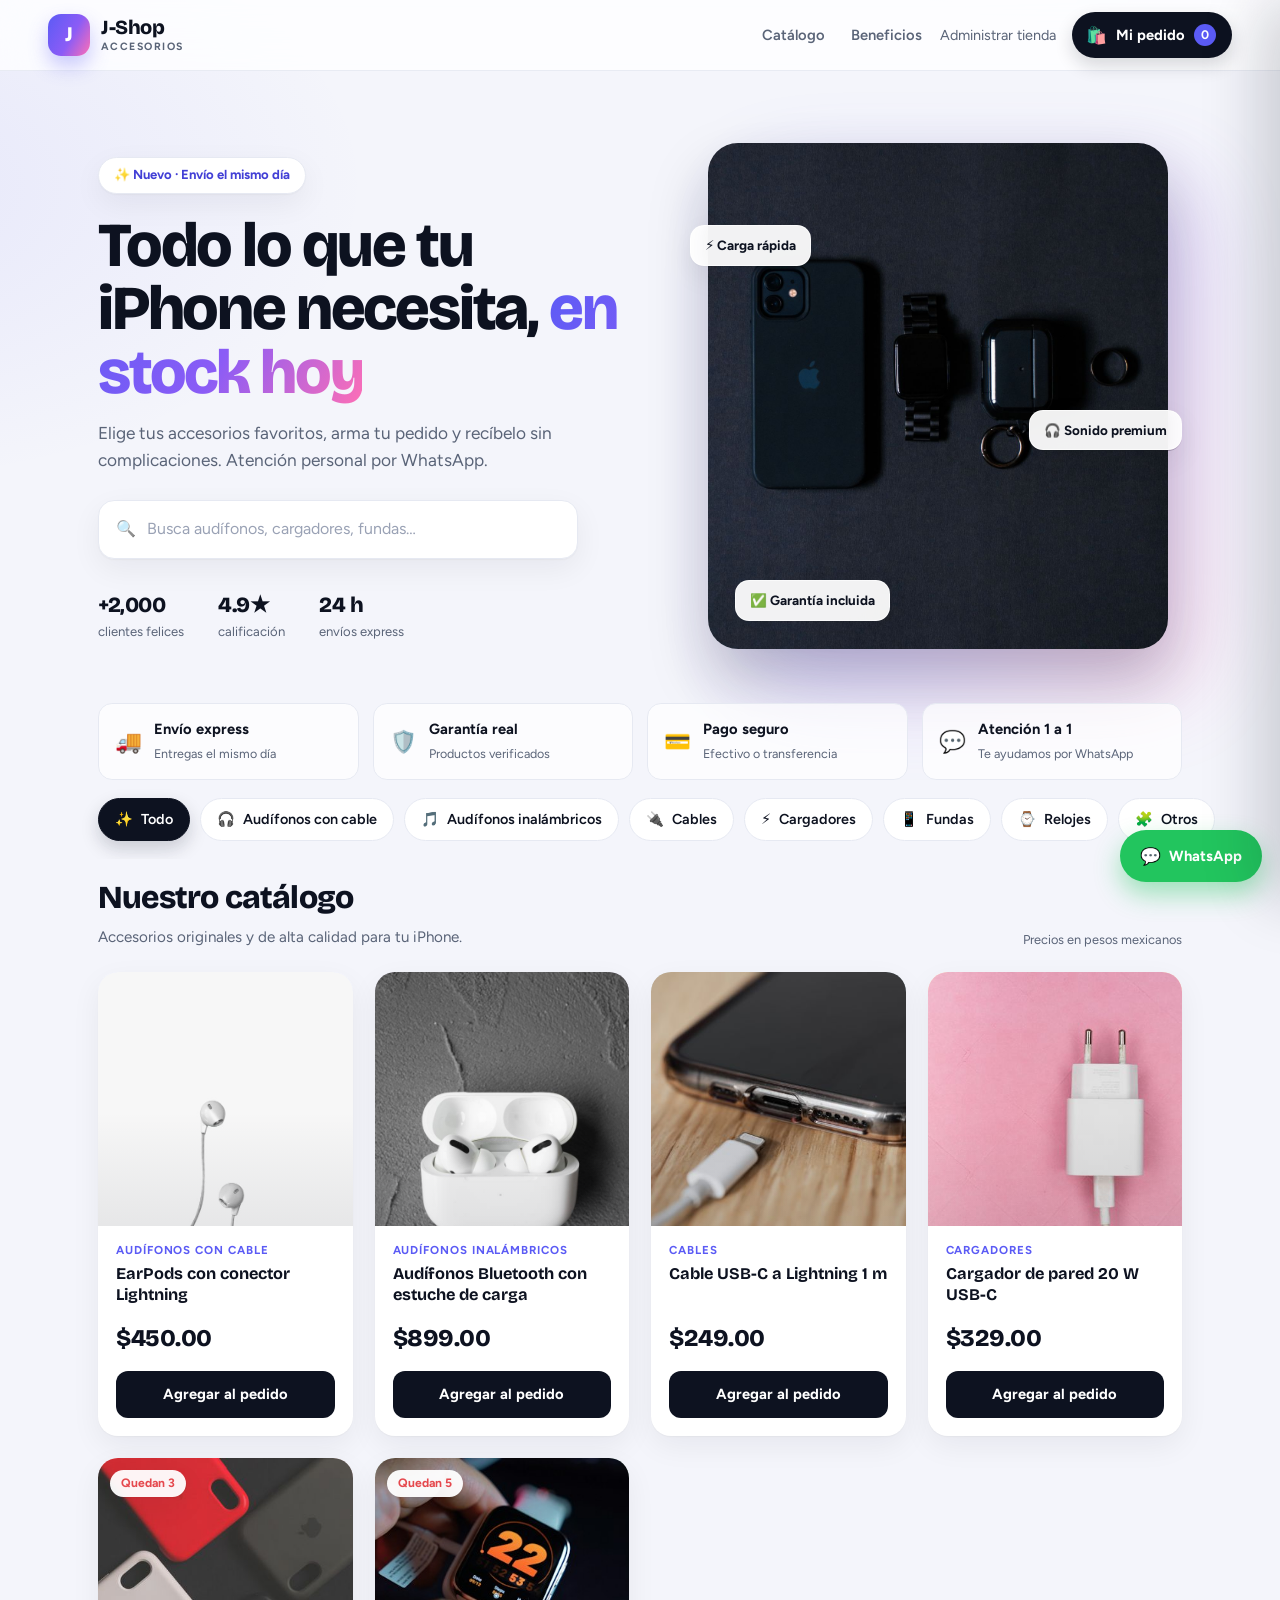
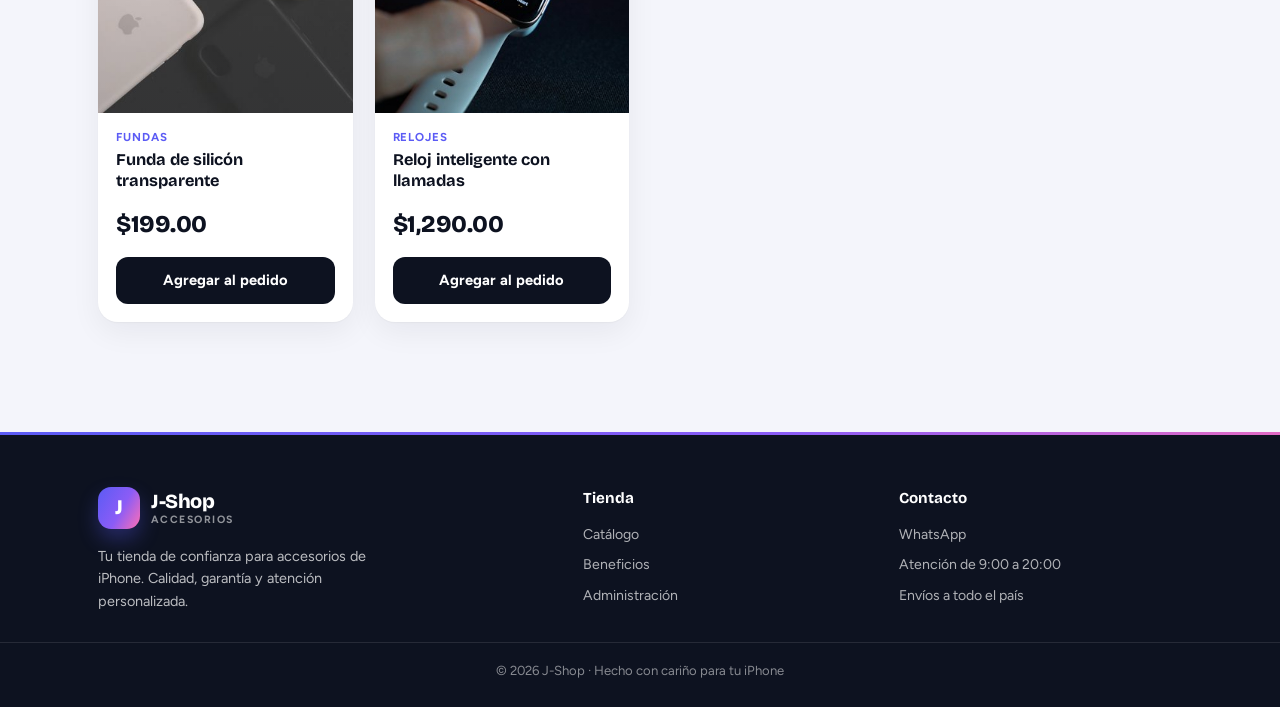
==== commit 26573103: "Update index.html" ====
(no text change in the page or its own stylesheets)
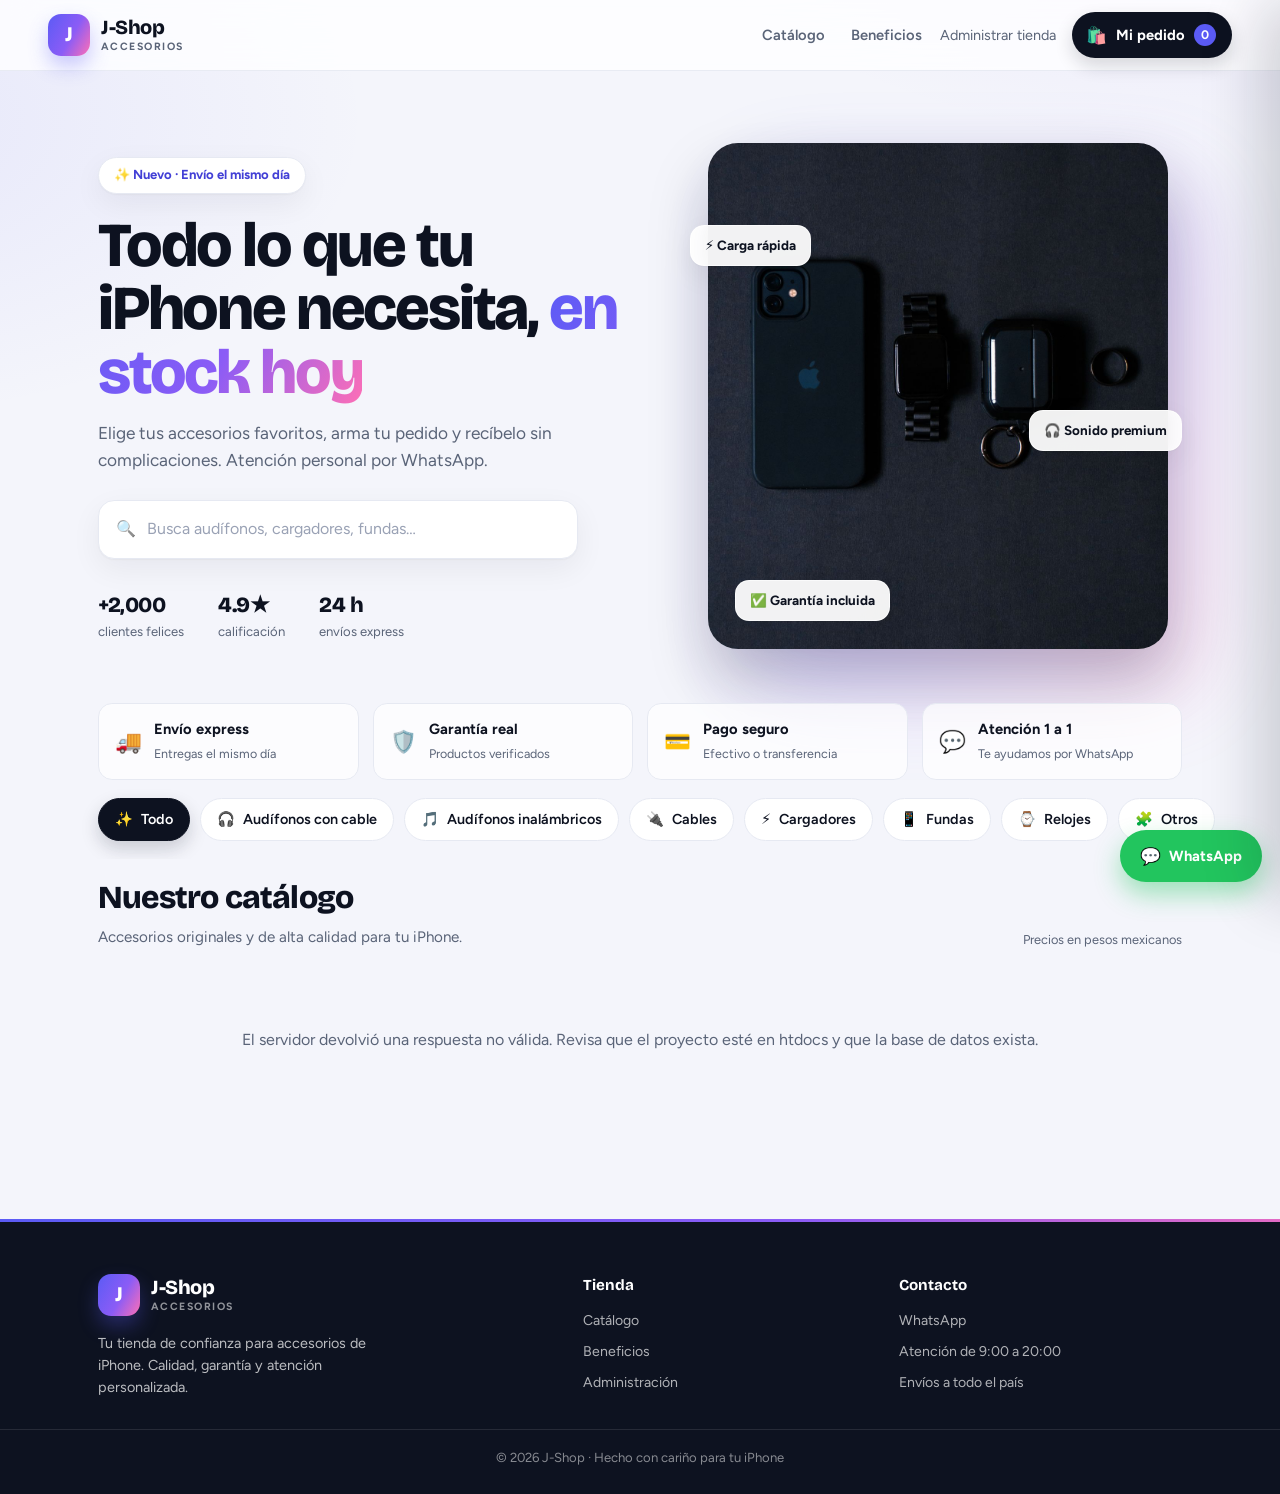
==== commit 6ff90554: "Integrar MySQL con API PHP para inventario, pedidos y ventas" ====
--- a/index.html
+++ b/index.html
@@ -124,6 +124,7 @@
     <span class="wa-texto">WhatsApp</span>
   </a>
 
+  <script src="js/api.js"></script>
   <script src="js/data.js"></script>
   <script src="js/catalogo.js"></script>
 </body>
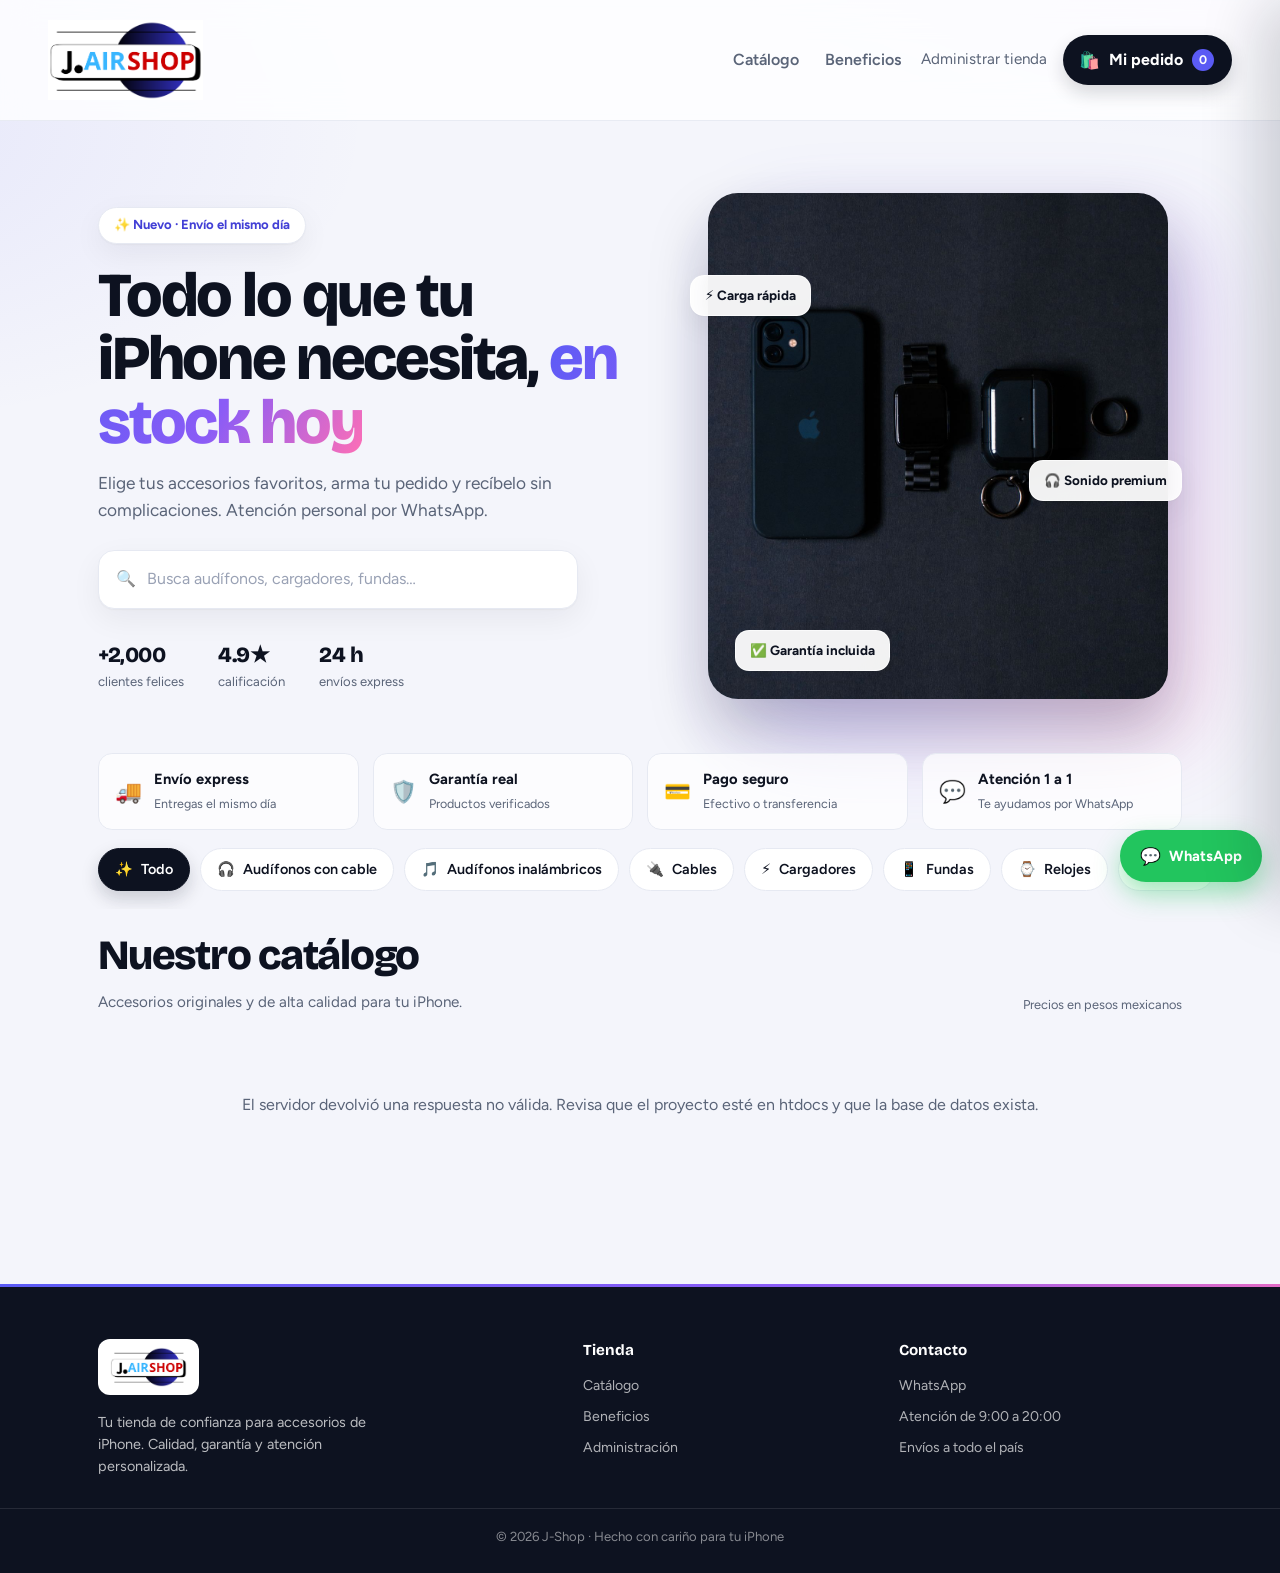
==== commit 998ccb63: "Cambios de las observaciones - Logos,precios, ventas, preveedor, mi pedido, etc." ====
--- a/index.html
+++ b/index.html
@@ -13,15 +13,14 @@
 <body>
   <header class="barra">
     <a class="marca" href="index.html" aria-label="J-Shop inicio">
-      <span class="marca-icono">J</span>
-      <span class="marca-texto">J-Shop<small>Accesorios</small></span>
+      <img class="marca-logo" src="img/logo.png" alt="J-Shop">
     </a>
     <nav class="barra-nav" aria-label="Navegación principal">
       <a href="#catalogo">Catálogo</a>
       <a href="#beneficios">Beneficios</a>
     </nav>
     <div class="barra-acciones">
-      <a class="enlace-admin" href="admin.html">Administrar tienda</a>
+      <a class="enlace-admin" href="login.html">Administrar tienda</a>
       <button id="btnCarrito" class="btn-carrito" aria-label="Abrir pedido">
         <span class="carrito-icono" aria-hidden="true">🛍️</span>
         <span class="carrito-texto">Mi pedido</span>
@@ -81,14 +80,14 @@
   <footer class="pie">
     <div class="pie-grid">
       <div class="pie-marca">
-        <a class="marca" href="index.html"><span class="marca-icono">J</span><span class="marca-texto">J-Shop<small>Accesorios</small></span></a>
+        <a class="marca" href="index.html"><img class="marca-logo" src="img/logo.png" alt="J-Shop"></a>
         <p>Tu tienda de confianza para accesorios de iPhone. Calidad, garantía y atención personalizada.</p>
       </div>
       <div class="pie-col">
         <h3>Tienda</h3>
         <a href="#catalogo">Catálogo</a>
         <a href="#beneficios">Beneficios</a>
-        <a href="admin.html">Administración</a>
+        <a href="login.html">Administración</a>
       </div>
       <div class="pie-col">
         <h3>Contacto</h3>
@@ -115,6 +114,22 @@
       <div class="total"><span>Total</span><strong id="totalCarrito">$0.00</strong></div>
       <label for="nombreCliente">Tu nombre</label>
       <input id="nombreCliente" type="text" placeholder="Ej. Ana López" autocomplete="name">
+      <div class="entrega-campos">
+        <div>
+          <label for="fechaEntrega">Día de entrega</label>
+          <input id="fechaEntrega" type="date">
+        </div>
+        <div>
+          <label for="horaEntrega">Hora de entrega</label>
+          <input id="horaEntrega" type="time" step="300">
+        </div>
+        <div class="entrega-completo">
+          <label for="lugarEntrega">Lugar de entrega</label>
+          <select id="lugarEntrega">
+            <option value="">Selecciona un lugar</option>
+          </select>
+        </div>
+      </div>
       <button id="btnEnviar" class="btn-wa"><span aria-hidden="true">💬</span> Pedir por WhatsApp</button>
     </div>
   </aside>
--- a/css/styles.css
+++ b/css/styles.css
@@ -40,13 +40,14 @@
 /* ===== Barra superior ===== */
 .barra {
   position: sticky; top: 0; z-index: 20;
-  display: flex; justify-content: space-between; align-items: center; gap: 18px;
-  padding: 12px clamp(16px, 4vw, 48px);
+  display: flex; justify-content: space-between; align-items: center; gap: 20px;
+  padding: 20px clamp(16px, 4vw, 48px);
   background: rgba(255, 255, 255, .78);
   backdrop-filter: blur(16px) saturate(160%);
   border-bottom: 1px solid rgba(230, 233, 242, .9);
 }
 .marca { display: flex; align-items: center; gap: 11px; text-decoration: none; color: var(--tinta); }
+.marca-logo { display: block; height: 80px; width: auto; max-width: 320px; object-fit: contain; }
 .marca-icono {
   width: 42px; height: 42px; flex: none; border-radius: 13px;
   background: var(--degradado); color: #fff;
@@ -57,15 +58,15 @@
 .marca-texto { display: flex; flex-direction: column; line-height: 1.02; font-size: 1.25rem; font-weight: 800; letter-spacing: -.02em; }
 .marca-texto small { font-family: "Figtree", sans-serif; font-size: .66rem; font-weight: 700; color: var(--tinta-suave); letter-spacing: .14em; text-transform: uppercase; margin-top: 4px; }
 .barra-nav { display: flex; align-items: center; gap: 26px; margin-left: auto; }
-.barra-nav a { font-size: .92rem; font-weight: 600; color: var(--tinta-suave); text-decoration: none; transition: color .15s; }
+.barra-nav a { font-size: 1rem; font-weight: 600; color: var(--tinta-suave); text-decoration: none; transition: color .15s; }
 .barra-nav a:hover { color: var(--acento); }
 .barra-acciones { display: flex; align-items: center; gap: 16px; }
-.enlace-admin { font-size: .9rem; color: var(--tinta-suave); text-decoration: none; }
+.enlace-admin { font-size: .95rem; color: var(--tinta-suave); text-decoration: none; }
 .enlace-admin:hover { color: var(--acento); }
 .btn-carrito {
   display: flex; align-items: center; gap: 9px;
   border: 0; background: var(--tinta); color: #fff;
-  padding: 10px 16px 10px 14px; border-radius: 999px; font-weight: 700; font-size: .92rem;
+  padding: 12px 18px 12px 16px; border-radius: 999px; font-weight: 700; font-size: 1rem;
   box-shadow: 0 8px 18px rgba(13, 18, 32, .16);
   transition: transform .15s, box-shadow .15s, background .15s;
 }
@@ -139,7 +140,7 @@
 .beneficio small { color: var(--tinta-suave); font-size: .78rem; }
 
 /* ===== Categorías ===== */
-.chips-zona { position: sticky; top: 67px; z-index: 10; background: rgba(244, 245, 251, .86); backdrop-filter: blur(10px); }
+.chips-zona { position: sticky; top: 121px; z-index: 10; background: rgba(244, 245, 251, .86); backdrop-filter: blur(10px); }
 .chips {
   max-width: 1180px; margin: 0 auto; display: flex; gap: 10px;
   padding: 18px clamp(16px, 4vw, 48px); overflow-x: auto; scrollbar-width: none;
@@ -157,7 +158,7 @@
 /* ===== Catálogo ===== */
 .catalogo { max-width: 1180px; margin: 0 auto; padding: 14px clamp(16px, 4vw, 48px) 90px; }
 .catalogo-cabecera { display: flex; justify-content: space-between; align-items: flex-end; gap: 16px; margin-bottom: 22px; }
-.catalogo-cabecera h2 { font-size: clamp(1.5rem, 3vw, 2rem); font-weight: 800; letter-spacing: -.025em; }
+.catalogo-cabecera h2 { font-size: clamp(1.9rem, 3.6vw, 2.6rem); font-weight: 800; letter-spacing: -.03em; }
 .catalogo-cabecera p { color: var(--tinta-suave); font-size: .95rem; margin-top: 4px; }
 .catalogo-nota { font-size: .8rem; color: var(--tinta-suave); white-space: nowrap; }
 .rejilla { display: grid; grid-template-columns: repeat(auto-fill, minmax(240px, 1fr)); gap: 22px; }
@@ -209,6 +210,7 @@
 }
 .pie .marca-texto { color: #fff; }
 .pie .marca-texto small { color: rgba(255, 255, 255, .55); }
+.pie .marca-logo { height: 56px; background: #fff; padding: 8px 12px; border-radius: 12px; }
 .pie-marca p { font-size: .9rem; max-width: 34ch; margin-top: 16px; }
 .pie-col { display: flex; flex-direction: column; gap: 9px; }
 .pie-col h3 { color: #fff; font-size: .95rem; margin-bottom: 4px; }
@@ -227,7 +229,7 @@
 }
 .panel.abierto { transform: none; }
 .panel-cabecera { display: flex; justify-content: space-between; align-items: center; padding: 22px 24px; border-bottom: 1px solid var(--linea); }
-.panel-cabecera h2 { font-size: 1.3rem; letter-spacing: -.02em; }
+.panel-cabecera h2 { font-size: 1.5rem; letter-spacing: -.02em; }
 .panel-resumen { font-size: .82rem; color: var(--tinta-suave); }
 .btn-icono { border: 0; background: var(--fondo); border-radius: 50%; width: 38px; height: 38px; font-size: 1rem; transition: background .15s; }
 .btn-icono:hover { background: var(--acento-claro); color: var(--acento); }
@@ -237,6 +239,9 @@
 .item-img-icono { display: grid; place-items: center; font-size: 1.5rem; }
 .item-info { display: flex; flex-direction: column; gap: 5px; min-width: 0; }
 .item-nombre { font-weight: 600; font-size: .92rem; line-height: 1.25; }
+.item-modelo { display: flex; flex-direction: column; gap: 3px; font-size: .72rem; color: var(--tinta-suave); text-transform: uppercase; letter-spacing: .04em; }
+.item-modelo select { padding: 6px 8px; border: 1.5px solid var(--linea); border-radius: 9px; background: #fff; font-size: .82rem; color: var(--tinta); text-transform: none; letter-spacing: normal; }
+.item-modelo select:focus { outline: none; border-color: var(--acento); box-shadow: 0 0 0 3px var(--acento-claro); }
 .item-precio { font-weight: 700; font-size: .86rem; color: var(--tinta-suave); }
 .cantidad { display: flex; align-items: center; gap: 10px; }
 .cantidad button { width: 28px; height: 28px; border-radius: 50%; border: 1.5px solid var(--linea); background: #fff; font-weight: 700; transition: .15s; }
@@ -248,8 +253,12 @@
 .total { display: flex; justify-content: space-between; align-items: baseline; font-size: 1.05rem; }
 .total strong { font-family: "Bricolage Grotesque", sans-serif; font-size: 1.9rem; letter-spacing: -.02em; }
 .panel-pie label { font-size: .88rem; color: var(--tinta-suave); }
-.panel-pie input { padding: 13px 15px; border: 1.5px solid var(--linea); border-radius: 12px; background: #fff; transition: border-color .15s, box-shadow .15s; }
-.panel-pie input:focus { border-color: var(--acento); outline: none; box-shadow: 0 0 0 4px rgba(91, 91, 245, .12); }
+.panel-pie input, .panel-pie select { padding: 13px 15px; border: 1.5px solid var(--linea); border-radius: 12px; background: #fff; transition: border-color .15s, box-shadow .15s; }
+.panel-pie input:focus, .panel-pie select:focus { border-color: var(--acento); outline: none; box-shadow: 0 0 0 4px rgba(91, 91, 245, .12); }
+.entrega-campos { display: grid; grid-template-columns: 1fr 1fr; gap: 10px; }
+.entrega-campos label { display: block; margin-bottom: 4px; }
+.entrega-campos input, .entrega-campos select { width: 100%; }
+.entrega-completo { grid-column: 1 / -1; }
 .btn-wa {
   display: flex; align-items: center; justify-content: center; gap: 8px;
   border: 0; background: var(--wa); color: #fff; padding: 15px; border-radius: 13px;
@@ -297,7 +306,9 @@
   .portada h1 { max-width: 18ch; }
 }
 @media (max-width: 760px) {
-  .chips-zona { top: 63px; }
+  .barra { padding: 16px clamp(16px, 4vw, 48px); }
+  .chips-zona { top: 97px; }
+  .marca-logo { height: 64px; max-width: 240px; }
   .enlace-admin { display: none; }
   .portada-datos { gap: 20px; }
   .rejilla { grid-template-columns: repeat(2, 1fr); gap: 14px; }
@@ -315,7 +326,10 @@
   .carrito-texto { display: none; }
 }
 @media (max-width: 520px) {
+  .barra { padding: 14px clamp(16px, 4vw, 48px); }
   .marca-texto { font-size: 1.1rem; }
+  .marca-logo { height: 54px; max-width: 200px; }
+  .chips-zona { top: 83px; }
   .portada-datos { flex-wrap: wrap; }
   .portada-img { aspect-ratio: 1 / 1; }
   .etiqueta-flota.c { display: none; }
@@ -324,6 +338,7 @@
   .beneficios { grid-template-columns: 1fr; }
   .pie-grid { grid-template-columns: 1fr; }
   .pie-marca { grid-column: auto; }
+  .entrega-campos { grid-template-columns: 1fr; }
 }
 @media (prefers-reduced-motion: reduce) {
   * { transition: none !important; animation: none !important; scroll-behavior: auto !important; }
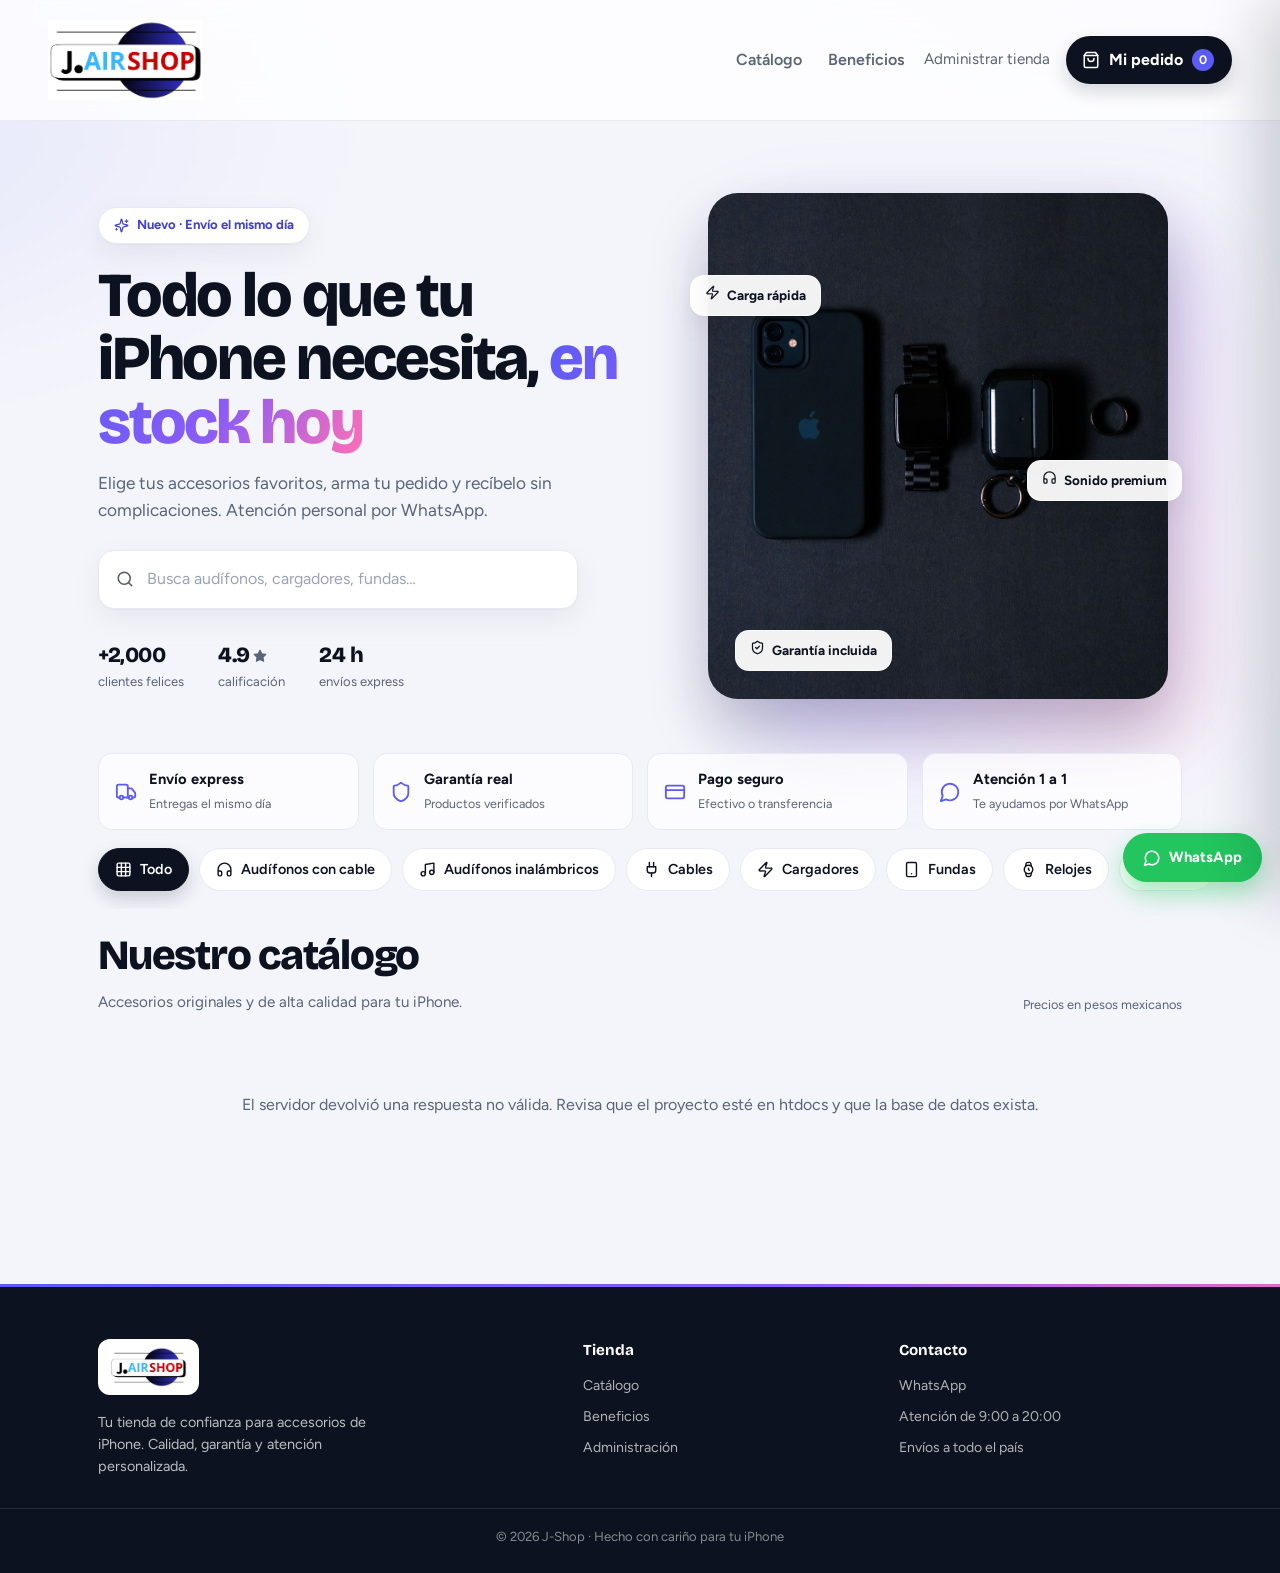
==== commit 8e9507e3: "Agregar gastos y utilidad, iconos SVG y mejoras en administracion e inventario" ====
--- a/index.html
+++ b/index.html
@@ -22,7 +22,7 @@
     <div class="barra-acciones">
       <a class="enlace-admin" href="login.html">Administrar tienda</a>
       <button id="btnCarrito" class="btn-carrito" aria-label="Abrir pedido">
-        <span class="carrito-icono" aria-hidden="true">🛍️</span>
+        <span class="carrito-icono" data-icono="shopping-bag" aria-hidden="true"></span>
         <span class="carrito-texto">Mi pedido</span>
         <span id="contadorCarrito" class="contador">0</span>
       </button>
@@ -32,33 +32,33 @@
   <main>
     <section class="portada">
       <div class="portada-texto">
-        <span class="pildora">✨ Nuevo · Envío el mismo día</span>
+        <span class="pildora"><span class="pildora-icono" data-icono="sparkles" aria-hidden="true"></span> Nuevo · Envío el mismo día</span>
         <h1>Todo lo que tu iPhone necesita, <span class="grad">en stock hoy</span></h1>
         <p>Elige tus accesorios favoritos, arma tu pedido y recíbelo sin complicaciones. Atención personal por WhatsApp.</p>
         <div class="buscador">
-          <span class="buscador-icono" aria-hidden="true">🔍</span>
+          <span class="buscador-icono" data-icono="search" aria-hidden="true"></span>
           <input id="buscador" type="search" placeholder="Busca audífonos, cargadores, fundas…" aria-label="Buscar productos">
         </div>
         <div class="portada-datos">
           <div><strong>+2,000</strong><span>clientes felices</span></div>
-          <div><strong>4.9★</strong><span>calificación</span></div>
+          <div><strong>4.9<span class="rating-star" data-icono="star" aria-hidden="true"></span></strong><span>calificación</span></div>
           <div><strong>24 h</strong><span>envíos express</span></div>
         </div>
       </div>
       <div class="portada-visual">
         <div class="portada-glow" aria-hidden="true"></div>
         <img src="img/hero.jpg" alt="iPhone con accesorios: audífonos, reloj y cargador" class="portada-img">
-        <span class="etiqueta-flota a">⚡ Carga rápida</span>
-        <span class="etiqueta-flota b">🎧 Sonido premium</span>
-        <span class="etiqueta-flota c">✅ Garantía incluida</span>
+        <span class="etiqueta-flota a"><span class="etiqueta-icono" data-icono="zap" aria-hidden="true"></span> Carga rápida</span>
+        <span class="etiqueta-flota b"><span class="etiqueta-icono" data-icono="headphones" aria-hidden="true"></span> Sonido premium</span>
+        <span class="etiqueta-flota c"><span class="etiqueta-icono" data-icono="shield-check" aria-hidden="true"></span> Garantía incluida</span>
       </div>
     </section>
 
     <section id="beneficios" class="beneficios" aria-label="Beneficios de comprar en J-Shop">
-      <div class="beneficio"><span class="beneficio-icono">🚚</span><div><strong>Envío express</strong><small>Entregas el mismo día</small></div></div>
-      <div class="beneficio"><span class="beneficio-icono">🛡️</span><div><strong>Garantía real</strong><small>Productos verificados</small></div></div>
-      <div class="beneficio"><span class="beneficio-icono">💳</span><div><strong>Pago seguro</strong><small>Efectivo o transferencia</small></div></div>
-      <div class="beneficio"><span class="beneficio-icono">💬</span><div><strong>Atención 1 a 1</strong><small>Te ayudamos por WhatsApp</small></div></div>
+      <div class="beneficio"><span class="beneficio-icono" data-icono="truck" aria-hidden="true"></span><div><strong>Envío express</strong><small>Entregas el mismo día</small></div></div>
+      <div class="beneficio"><span class="beneficio-icono" data-icono="shield" aria-hidden="true"></span><div><strong>Garantía real</strong><small>Productos verificados</small></div></div>
+      <div class="beneficio"><span class="beneficio-icono" data-icono="credit-card" aria-hidden="true"></span><div><strong>Pago seguro</strong><small>Efectivo o transferencia</small></div></div>
+      <div class="beneficio"><span class="beneficio-icono" data-icono="message-circle" aria-hidden="true"></span><div><strong>Atención 1 a 1</strong><small>Te ayudamos por WhatsApp</small></div></div>
     </section>
 
     <div class="chips-zona">
@@ -107,7 +107,7 @@
         <h2>Mi pedido</h2>
         <span id="panelResumen" class="panel-resumen">0 productos</span>
       </div>
-      <button id="cerrarCarrito" class="btn-icono" aria-label="Cerrar">✕</button>
+      <button id="cerrarCarrito" class="btn-icono" aria-label="Cerrar"><span data-icono="x" aria-hidden="true"></span></button>
     </div>
     <div id="itemsCarrito" class="items"></div>
     <div class="panel-pie">
@@ -130,15 +130,16 @@
           </select>
         </div>
       </div>
-      <button id="btnEnviar" class="btn-wa"><span aria-hidden="true">💬</span> Pedir por WhatsApp</button>
+      <button id="btnEnviar" class="btn-wa"><span data-icono="message-circle" aria-hidden="true"></span> Pedir por WhatsApp</button>
     </div>
   </aside>
 
   <a id="btnWhatsapp" class="wa-flotante" target="_blank" rel="noopener" aria-label="Contactar por WhatsApp">
-    <span class="wa-icono" aria-hidden="true">💬</span>
+    <span class="wa-icono" data-icono="message-circle" aria-hidden="true"></span>
     <span class="wa-texto">WhatsApp</span>
   </a>
 
+  <script src="js/icons.js"></script>
   <script src="js/api.js"></script>
   <script src="js/data.js"></script>
   <script src="js/catalogo.js"></script>
--- a/css/styles.css
+++ b/css/styles.css
@@ -287,6 +287,28 @@
 }
 #aviso.visible { opacity: 1; transform: translate(-50%, 0); }
 
+/* ===== Iconos SVG ===== */
+.icono { display: inline-block; width: 1em; height: 1em; flex: none; vertical-align: -0.125em; pointer-events: none; }
+.carrito-icono, .pildora-icono, .buscador-icono, .etiqueta-icono, .beneficio-icono, .chip-icono, .wa-icono { display: inline-flex; align-items: center; justify-content: center; }
+.carrito-icono .icono { width: 18px; height: 18px; }
+.pildora-icono .icono { width: 15px; height: 15px; }
+.buscador-icono .icono { width: 18px; height: 18px; }
+.etiqueta-icono { margin-right: 4px; }
+.etiqueta-icono .icono { width: 15px; height: 15px; }
+.beneficio-icono { color: var(--acento); }
+.beneficio-icono .icono { width: 22px; height: 22px; }
+.chip-icono .icono { width: 17px; height: 17px; }
+.img-fallback .icono { width: 72px; height: 72px; stroke-width: 1.5; opacity: .5; }
+.item-img-icono .icono { width: 26px; height: 26px; }
+.btn-icono { display: grid; place-items: center; }
+.btn-icono .icono { width: 18px; height: 18px; }
+.item-quitar { display: inline-flex; align-items: center; justify-content: center; }
+.item-quitar .icono { width: 16px; height: 16px; }
+.wa-icono .icono { width: 18px; height: 18px; }
+.btn-wa .icono { width: 18px; height: 18px; }
+.rating-star { display: inline-flex; margin-left: 3px; color: var(--acento); vertical-align: -0.12em; }
+.rating-star .icono { width: 14px; height: 14px; fill: currentColor; }
+
 /* ===== Animaciones ===== */
 @keyframes subir { from { opacity: 0; transform: translateY(16px); } to { opacity: 1; transform: none; } }
 @keyframes flotar { 0%, 100% { transform: translateY(0); } 50% { transform: translateY(-9px); } }
